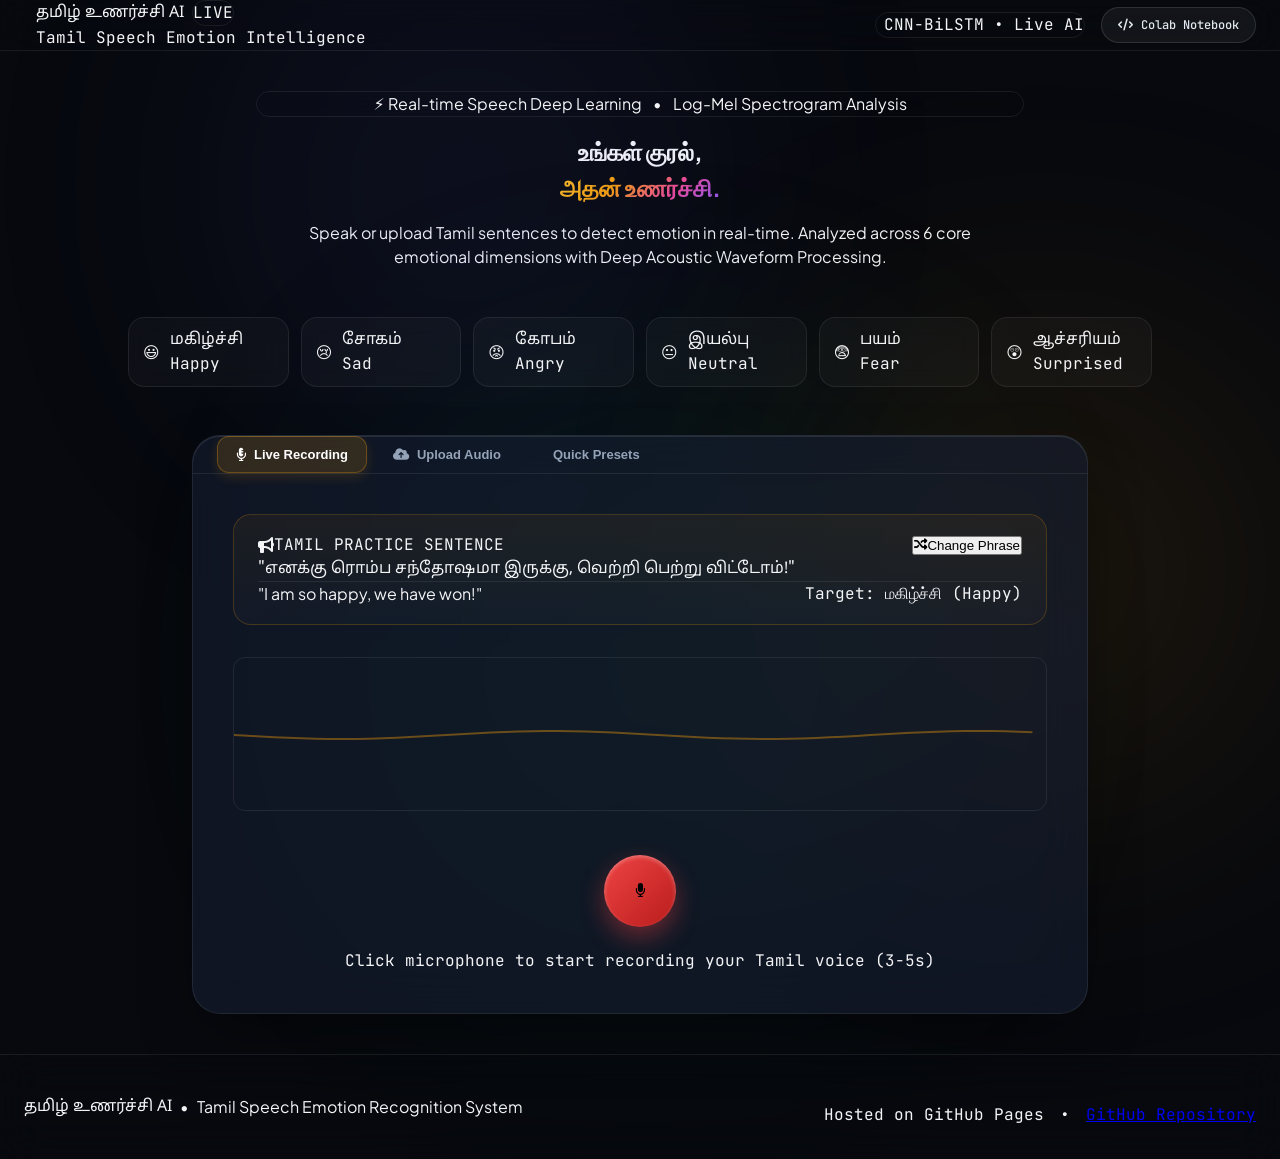
==== index.html @ 89c67a23 "Deploy Tamil Speech Emotion Recognition Web Studio to GitHub Pages" ====
<!DOCTYPE html>
<html lang="ta" class="dark">
<head>
    <meta charset="UTF-8">
    <meta name="viewport" content="width=device-width, initial-scale=1.0">
    <title>தமிழ் உணர்ச்சி AI • Tamil Speech Emotion Recognition</title>
    <link rel="preconnect" href="https://fonts.googleapis.com">
    <link rel="preconnect" href="https://fonts.gstatic.com" crossorigin>
    <link href="https://fonts.googleapis.com/css2?family=Plus+Jakarta+Sans:wght@300;400;500;600;700;800&family=Noto+Sans+Tamil:wght@300;400;600;700;800&family=JetBrains+Mono:wght@400;500;600&display=swap" rel="stylesheet">
    <link rel="stylesheet" href="./static/css/styles.css">
    <!-- FontAwesome for icons -->
    <link rel="stylesheet" href="https://cdnjs.cloudflare.com/ajax/libs/font-awesome/6.4.0/css/all.min.css">
</head>
<body class="bg-obsidian text-slate-100 min-h-screen flex flex-col font-sans antialiased selection:bg-amber-500 selection:text-black">
    <!-- Ambient Background Glows -->
    <div class="ambient-glow glow-1"></div>
    <div class="ambient-glow glow-2"></div>
    <div class="ambient-glow glow-3"></div>

    <!-- Navigation Header -->
    <header class="sticky top-0 z-50 backdrop-blur-xl border-b border-white/10 bg-black/40">
        <div class="max-w-7xl mx-auto px-6 h-20 flex items-center justify-between">
            <div class="flex items-center space-x-3">
                <div class="w-11 h-11 rounded-2xl bg-gradient-to-tr from-amber-500 to-indigo-600 p-[2px] shadow-lg shadow-indigo-500/20">
                    <div class="w-full h-full bg-[#0D111D] rounded-[14px] flex items-center justify-center">
                        <i class="fa-solid fa-waveform-lines text-amber-400 text-lg"></i>
                    </div>
                </div>
                <div>
                    <div class="flex items-center space-x-2">
                        <span class="font-tamil font-bold text-lg text-white">தமிழ் உணர்ச்சி AI</span>
                        <span class="text-xs px-2 py-0.5 rounded-full bg-amber-500/10 text-amber-300 font-mono border border-amber-500/20">LIVE</span>
                    </div>
                    <p class="text-xs text-slate-400 font-mono tracking-tight">Tamil Speech Emotion Intelligence</p>
                </div>
            </div>

            <div class="flex items-center space-x-4">
                <div class="flex items-center space-x-2 px-3 py-1.5 rounded-full bg-emerald-500/10 border border-emerald-500/20 text-emerald-400 text-xs font-mono">
                    <span class="w-2 h-2 rounded-full bg-emerald-400 animate-pulse"></span>
                    <span>CNN-BiLSTM • Live AI</span>
                </div>
                <a href="https://colab.research.google.com/github/kevinjosh10/ML-MODEL/blob/main/notebooks/tamil_speech_emotion_colab.ipynb" target="_blank" class="colab-badge-btn">
                    <i class="fa-solid fa-code text-amber-400"></i>
                    <span>Colab Notebook</span>
                </a>
            </div>
        </div>
    </header>

    <!-- Main Content Container -->
    <main class="flex-grow max-w-7xl w-full mx-auto px-6 py-10 space-y-12">
        <!-- Hero Section -->
        <section class="text-center space-y-4 max-w-3xl mx-auto pt-4">
            <div class="inline-flex items-center space-x-2 px-4 py-1.5 rounded-full bg-white/5 border border-white/10 text-xs text-slate-300 backdrop-blur-md">
                <span class="text-amber-400">⚡ Real-time Speech Deep Learning</span>
                <span class="text-slate-500">•</span>
                <span>Log-Mel Spectrogram Analysis</span>
            </div>
            <h1 class="text-4xl md:text-5xl lg:text-6xl font-extrabold tracking-tight text-white leading-tight">
                உங்கள் குரல், <br>
                <span class="text-gradient">அதன் உணர்ச்சி.</span>
            </h1>
            <p class="text-slate-400 text-base md:text-lg max-w-2xl mx-auto font-normal">
                Speak or upload Tamil sentences to detect emotion in real-time. Analyzed across 6 core emotional dimensions with Deep Acoustic Waveform Processing.
            </p>
        </section>

        <!-- Emotion Category Badges Ribbon -->
        <section class="grid grid-cols-2 sm:grid-cols-3 lg:grid-cols-6 gap-3 max-w-5xl mx-auto">
            <div class="emotion-pill group" style="--accent-color: #F59E0B;">
                <span class="text-xl">😃</span>
                <div class="text-left">
                    <div class="font-tamil font-bold text-sm text-white group-hover:text-[var(--accent-color)] transition-colors">மகிழ்ச்சி</div>
                    <div class="text-[11px] text-slate-400 font-mono">Happy</div>
                </div>
            </div>
            <div class="emotion-pill group" style="--accent-color: #6366F1;">
                <span class="text-xl">😢</span>
                <div class="text-left">
                    <div class="font-tamil font-bold text-sm text-white group-hover:text-[var(--accent-color)] transition-colors">சோகம்</div>
                    <div class="text-[11px] text-slate-400 font-mono">Sad</div>
                </div>
            </div>
            <div class="emotion-pill group" style="--accent-color: #EF4444;">
                <span class="text-xl">😡</span>
                <div class="text-left">
                    <div class="font-tamil font-bold text-sm text-white group-hover:text-[var(--accent-color)] transition-colors">கோபம்</div>
                    <div class="text-[11px] text-slate-400 font-mono">Angry</div>
                </div>
            </div>
            <div class="emotion-pill group" style="--accent-color: #10B981;">
                <span class="text-xl">😐</span>
                <div class="text-left">
                    <div class="font-tamil font-bold text-sm text-white group-hover:text-[var(--accent-color)] transition-colors">இயல்பு</div>
                    <div class="text-[11px] text-slate-400 font-mono">Neutral</div>
                </div>
            </div>
            <div class="emotion-pill group" style="--accent-color: #A855F7;">
                <span class="text-xl">😨</span>
                <div class="text-left">
                    <div class="font-tamil font-bold text-sm text-white group-hover:text-[var(--accent-color)] transition-colors">பயம்</div>
                    <div class="text-[11px] text-slate-400 font-mono">Fear</div>
                </div>
            </div>
            <div class="emotion-pill group" style="--accent-color: #06B6D4;">
                <span class="text-xl">😲</span>
                <div class="text-left">
                    <div class="font-tamil font-bold text-sm text-white group-hover:text-[var(--accent-color)] transition-colors">ஆச்சரியம்</div>
                    <div class="text-[11px] text-slate-400 font-mono">Surprised</div>
                </div>
            </div>
        </section>

        <!-- Interactive Voice Studio -->
        <section class="max-w-4xl mx-auto">
            <div class="studio-card">
                <!-- Studio Navigation Tabs -->
                <div class="flex items-center justify-between border-b border-white/10 p-4 sm:px-6">
                    <div class="flex space-x-2" role="tablist">
                        <button id="tab-record-btn" class="studio-tab active" onclick="switchTab('record')">
                            <i class="fa-solid fa-microphone-lines"></i>
                            <span>Live Recording</span>
                        </button>
                        <button id="tab-upload-btn" class="studio-tab" onclick="switchTab('upload')">
                            <i class="fa-solid fa-cloud-arrow-up"></i>
                            <span>Upload Audio</span>
                        </button>
                        <button id="tab-presets-btn" class="studio-tab" onclick="switchTab('presets')">
                            <i class="fa-solid fa-sparkles"></i>
                            <span>Quick Presets</span>
                        </button>
                    </div>

                    <div class="hidden sm:flex items-center text-xs font-mono text-slate-400">
                        <span id="audio-rate-indicator">16 kHz PCM</span>
                    </div>
                </div>

                <!-- Tab 1: Live Microphone Recording Studio -->
                <div id="tab-record" class="tab-pane active p-6 sm:p-10 space-y-8">
                    <!-- Tamil Phrase Teleprompter / Guide -->
                    <div class="teleprompter-box">
                        <div class="flex items-center justify-between text-xs text-amber-400/90 font-mono mb-2">
                            <span class="flex items-center space-x-1">
                                <i class="fa-solid fa-bullhorn"></i>
                                <span>TAMIL PRACTICE SENTENCE</span>
                            </span>
                            <button id="shuffle-phrase-btn" class="hover:text-white transition-colors flex items-center space-x-1">
                                <i class="fa-solid fa-shuffle"></i>
                                <span>Change Phrase</span>
                            </button>
                        </div>
                        <div id="teleprompter-tamil" class="text-xl sm:text-2xl font-tamil font-bold text-white tracking-wide leading-relaxed">
                            "எனக்கு ரொம்ப சந்தோஷமா இருக்கு, வெற்றி பெற்று விட்டோம்!"
                        </div>
                        <div class="flex items-center justify-between mt-2 pt-2 border-t border-white/5 text-xs text-slate-400">
                            <span id="teleprompter-trans" class="italic">"I am so happy, we have won!"</span>
                            <span id="teleprompter-target" class="px-2 py-0.5 rounded bg-amber-500/20 text-amber-300 font-mono text-[10px]">Target: மகிழ்ச்சி (Happy)</span>
                        </div>
                    </div>

                    <!-- Audio Visualizer Canvas -->
                    <div class="visualizer-container">
                        <canvas id="waveform-canvas" class="w-full h-32 rounded-xl bg-black/40 border border-white/10"></canvas>
                        <div id="recording-timer" class="recording-timer hidden">
                            <span class="w-2.5 h-2.5 rounded-full bg-red-500 animate-ping"></span>
                            <span id="timer-text" class="font-mono text-sm font-semibold text-red-400">00:00</span>
                        </div>
                    </div>

                    <!-- Record Controls -->
                    <div class="flex flex-col items-center justify-center space-y-4">
                        <div class="flex items-center space-x-6">
                            <button id="record-btn" class="record-button group" title="Start Recording">
                                <div class="record-inner">
                                    <i id="record-icon" class="fa-solid fa-microphone text-2xl text-white group-hover:scale-110 transition-transform"></i>
                                </div>
                                <div class="pulse-ring"></div>
                            </button>
                        </div>
                        <p id="record-status-text" class="text-xs font-mono text-slate-400">
                            Click microphone to start recording your Tamil voice (3-5s)
                        </p>
                    </div>

                    <!-- Recorded Audio Playback Bar -->
                    <div id="record-playback-bar" class="hidden p-4 rounded-xl bg-white/5 border border-white/10 flex items-center justify-between">
                        <div class="flex items-center space-x-3">
                            <i class="fa-solid fa-circle-check text-emerald-400 text-lg"></i>
                            <div>
                                <div class="text-sm font-semibold text-white">Recorded Audio Ready</div>
                                <div id="recorded-duration-text" class="text-xs font-mono text-slate-400">3.2s • 16000Hz</div>
                            </div>
                        </div>
                        <div class="flex items-center space-x-3">
                            <audio id="recorded-audio-player" controls class="hidden"></audio>
                            <button id="play-recorded-btn" class="btn-secondary" onclick="playRecordedAudio()">
                                <i class="fa-solid fa-play"></i> Listen
                            </button>
                            <button id="analyze-recorded-btn" class="btn-primary" onclick="analyzeRecordedAudio()">
                                <i class="fa-solid fa-sparkles"></i> Predict Emotion
                            </button>
                        </div>
                    </div>
                </div>

                <!-- Tab 2: Audio File Upload -->
                <div id="tab-upload" class="tab-pane p-6 sm:p-10 space-y-6">
                    <div id="drop-zone" class="drop-zone">
                        <input type="file" id="file-input" accept="audio/*" class="hidden">
                        <div class="space-y-4">
                            <div class="w-16 h-16 mx-auto rounded-full bg-white/5 border border-white/10 flex items-center justify-center text-amber-400 text-2xl">
                                <i class="fa-solid fa-file-audio"></i>
                            </div>
                            <div>
                                <h3 class="text-base font-semibold text-white">Drag & drop your Tamil audio file</h3>
                                <p class="text-xs text-slate-400 mt-1">Supports WAV, MP3, OGG, FLAC, M4A (Max 10MB)</p>
                            </div>
                            <button type="button" class="btn-secondary" onclick="document.getElementById('file-input').click()">
                                Browse Files
                            </button>
                        </div>
                    </div>

                    <div id="uploaded-file-preview" class="hidden p-4 rounded-xl bg-white/5 border border-white/10 flex items-center justify-between">
                        <div class="flex items-center space-x-3">
                            <i class="fa-solid fa-music text-amber-400 text-xl"></i>
                            <div>
                                <div id="uploaded-file-name" class="text-sm font-semibold text-white truncate max-w-xs">sample.wav</div>
                                <div id="uploaded-file-size" class="text-xs font-mono text-slate-400">1.2 MB</div>
                            </div>
                        </div>
                        <button id="analyze-uploaded-btn" class="btn-primary" onclick="analyzeUploadedFile()">
                            <i class="fa-solid fa-sparkles"></i> Predict Emotion
                        </button>
                    </div>
                </div>

                <!-- Tab 3: Quick Preset Tests -->
                <div id="tab-presets" class="tab-pane p-6 sm:p-10 space-y-6">
                    <p class="text-xs font-mono text-slate-400">
                        Click any preset emotion below to test the neural network model instantly with synthesized Tamil voice patterns:
                    </p>
                    <div class="grid grid-cols-1 sm:grid-cols-2 lg:grid-cols-3 gap-4">
                        <div class="preset-card" onclick="testPreset('happy')" style="--p-color: #F59E0B;">
                            <div class="flex items-center justify-between mb-2">
                                <div class="flex items-center space-x-2">
                                    <span class="text-2xl">😃</span>
                                    <div>
                                        <div class="font-tamil font-bold text-white text-base">மகிழ்ச்சி</div>
                                        <div class="text-xs text-slate-400 font-mono">Happy</div>
                                    </div>
                                </div>
                                <span class="preset-play-icon"><i class="fa-solid fa-play text-xs"></i></span>
                            </div>
                            <p class="font-tamil text-xs text-slate-300 italic line-clamp-2 mt-2">
                                "எனக்கு ரொம்ப சந்தோஷமா இருக்கு, வெற்றி பெற்று விட்டோம்!"
                            </p>
                        </div>

                        <div class="preset-card" onclick="testPreset('sad')" style="--p-color: #6366F1;">
                            <div class="flex items-center justify-between mb-2">
                                <div class="flex items-center space-x-2">
                                    <span class="text-2xl">😢</span>
                                    <div>
                                        <div class="font-tamil font-bold text-white text-base">சோகம்</div>
                                        <div class="text-xs text-slate-400 font-mono">Sad</div>
                                    </div>
                                </div>
                                <span class="preset-play-icon"><i class="fa-solid fa-play text-xs"></i></span>
                            </div>
                            <p class="font-tamil text-xs text-slate-300 italic line-clamp-2 mt-2">
                                "மனசுக்கு ரொம்ப கஷ்டமா இருக்கு, என்ன சொல்றதுன்னே தெரியல."
                            </p>
                        </div>

                        <div class="preset-card" onclick="testPreset('angry')" style="--p-color: #EF4444;">
                            <div class="flex items-center justify-between mb-2">
                                <div class="flex items-center space-x-2">
                                    <span class="text-2xl">😡</span>
                                    <div>
                                        <div class="font-tamil font-bold text-white text-base">கோபம்</div>
                                        <div class="text-xs text-slate-400 font-mono">Angry</div>
                                    </div>
                                </div>
                                <span class="preset-play-icon"><i class="fa-solid fa-play text-xs"></i></span>
                            </div>
                            <p class="font-tamil text-xs text-slate-300 italic line-clamp-2 mt-2">
                                "இதை என்னால பொறுத்துக்கவே முடியாது, உடனே நிறுத்துங்கள்!"
                            </p>
                        </div>

                        <div class="preset-card" onclick="testPreset('neutral')" style="--p-color: #10B981;">
                            <div class="flex items-center justify-between mb-2">
                                <div class="flex items-center space-x-2">
                                    <span class="text-2xl">😐</span>
                                    <div>
                                        <div class="font-tamil font-bold text-white text-base">இயல்பு</div>
                                        <div class="text-xs text-slate-400 font-mono">Neutral</div>
                                    </div>
                                </div>
                                <span class="preset-play-icon"><i class="fa-solid fa-play text-xs"></i></span>
                            </div>
                            <p class="font-tamil text-xs text-slate-300 italic line-clamp-2 mt-2">
                                "வணக்கம், இன்றைய செய்தி அறிக்கையை இப்போது பார்க்கலாம்."
                            </p>
                        </div>

                        <div class="preset-card" onclick="testPreset('fear')" style="--p-color: #A855F7;">
                            <div class="flex items-center justify-between mb-2">
                                <div class="flex items-center space-x-2">
                                    <span class="text-2xl">😨</span>
                                    <div>
                                        <div class="font-tamil font-bold text-white text-base">பயம்</div>
                                        <div class="text-xs text-slate-400 font-mono">Fear</div>
                                    </div>
                                </div>
                                <span class="preset-play-icon"><i class="fa-solid fa-play text-xs"></i></span>
                            </div>
                            <p class="font-tamil text-xs text-slate-300 italic line-clamp-2 mt-2">
                                "அங்க ஏதோ விசித்திரமான சத்தம் கேட்குது, எனக்கு பயமா இருக்கு!"
                            </p>
                        </div>

                        <div class="preset-card" onclick="testPreset('surprised')" style="--p-color: #06B6D4;">
                            <div class="flex items-center justify-between mb-2">
                                <div class="flex items-center space-x-2">
                                    <span class="text-2xl">😲</span>
                                    <div>
                                        <div class="font-tamil font-bold text-white text-base">ஆச்சரியம்</div>
                                        <div class="text-xs text-slate-400 font-mono">Surprised</div>
                                    </div>
                                </div>
                                <span class="preset-play-icon"><i class="fa-solid fa-play text-xs"></i></span>
                            </div>
                            <p class="font-tamil text-xs text-slate-300 italic line-clamp-2 mt-2">
                                "அப்படியா! இதை என்னால நம்பவே முடியல, உண்மையிலேயே ஆச்சரியம்!"
                            </p>
                        </div>
                    </div>
                </div>
            </div>
        </section>

        <!-- Loading State Spinner -->
        <div id="loading-spinner" class="hidden text-center py-12 space-y-4">
            <div class="inline-block relative w-16 h-16">
                <div class="w-16 h-16 rounded-full border-4 border-amber-500/20 border-t-amber-400 animate-spin"></div>
                <div class="absolute inset-0 flex items-center justify-center">
                    <i class="fa-solid fa-waveform text-amber-400 text-lg animate-pulse"></i>
                </div>
            </div>
            <p class="text-sm font-mono text-slate-300">Extracting Log-Mel Spectrogram & Running Neural Inference...</p>
        </div>

        <!-- Emotion Prediction Results Section -->
        <section id="results-section" class="hidden max-w-4xl mx-auto space-y-8 animate-fade-in">
            <!-- Hero Result Card -->
            <div id="hero-result-card" class="result-hero-card">
                <div class="flex flex-col md:flex-row items-center justify-between gap-6">
                    <div class="flex items-center space-x-6">
                        <div id="result-emoji-bubble" class="w-24 h-24 rounded-3xl flex items-center justify-center text-5xl shadow-2xl">
                            😃
                        </div>
                        <div class="space-y-1 text-left">
                            <div class="flex items-center space-x-3">
                                <span class="text-xs px-2.5 py-1 rounded-full font-mono uppercase tracking-wider font-semibold" id="result-badge">
                                    Primary Emotion
                                </span>
                                <span id="result-confidence-badge" class="text-xs font-mono px-2 py-0.5 rounded bg-white/10 text-white font-bold">
                                    98.4% Confidence
                                </span>
                            </div>
                            <h2 id="result-tamil-title" class="text-4xl sm:text-5xl font-tamil font-extrabold text-white tracking-tight">
                                மகிழ்ச்சி
                            </h2>
                            <div class="flex items-center space-x-2 text-slate-300 font-mono text-sm">
                                <span id="result-phonetic">Magizhchi</span>
                                <span>•</span>
                                <span id="result-english" class="text-white font-semibold">Happy</span>
                            </div>
                        </div>
                    </div>

                    <!-- Metric Score Gauge -->
                    <div class="bg-black/30 backdrop-blur-md rounded-2xl p-4 border border-white/10 text-center min-w-[160px]">
                        <div class="text-[11px] font-mono text-slate-400 uppercase tracking-wider">Acoustic Match</div>
                        <div id="result-confidence-big" class="text-3xl font-extrabold font-mono text-white mt-1">98.4%</div>
                        <div class="text-[10px] text-emerald-400 font-mono mt-0.5">High Confidence</div>
                    </div>
                </div>

                <div id="result-description" class="mt-6 pt-6 border-t border-white/10 text-sm text-slate-300 font-tamil leading-relaxed">
                    உயர் குரல் சுருதி மற்றும் உற்சாகமான தொனி (Elevated pitch, dynamic vibrato & lively vocal cadence).
                </div>
            </div>

            <!-- Detailed Analysis Grid -->
            <div class="grid grid-cols-1 md:grid-cols-2 gap-6">
                <!-- Probability Breakdown -->
                <div class="analysis-card">
                    <div class="flex items-center justify-between mb-4">
                        <h3 class="text-sm font-semibold text-white flex items-center space-x-2">
                            <i class="fa-solid fa-chart-simple text-amber-400"></i>
                            <span>Emotion Probability Distribution</span>
                        </h3>
                        <span class="text-xs font-mono text-slate-400">Softmax Scores</span>
                    </div>

                    <div id="probability-bars-container" class="space-y-3.5">
                        <!-- Dynamic probability bars populated by JS -->
                    </div>
                </div>

                <!-- Acoustic Spectrum & Metrics -->
                <div class="analysis-card space-y-4">
                    <div class="flex items-center justify-between">
                        <h3 class="text-sm font-semibold text-white flex items-center space-x-2">
                            <i class="fa-solid fa-wave-pulse text-indigo-400"></i>
                            <span>Log-Mel Spectrogram</span>
                        </h3>
                        <span class="text-xs font-mono text-slate-400">64 Mel Filterbanks</span>
                    </div>

                    <!-- Spectrogram Canvas / Image -->
                    <div class="spectrogram-frame">
                        <img id="spectrogram-img" src="" alt="Log-Mel Spectrogram" class="w-full h-24 object-cover rounded-lg">
                        <canvas id="spectrogram-client-canvas" class="w-full h-24 rounded-lg hidden"></canvas>
                    </div>

                    <!-- Acoustic Metrics Grid -->
                    <div class="grid grid-cols-2 sm:grid-cols-4 gap-2 pt-2 border-t border-white/10">
                        <div class="acoustic-stat">
                            <span class="stat-label">Pitch (F0)</span>
                            <span id="stat-pitch" class="stat-value">264 Hz</span>
                        </div>
                        <div class="acoustic-stat">
                            <span class="stat-label">Duration</span>
                            <span id="stat-duration" class="stat-value">3.0 s</span>
                        </div>
                        <div class="acoustic-stat">
                            <span class="stat-label">Energy RMS</span>
                            <span id="stat-energy" class="stat-value">0.084</span>
                        </div>
                        <div class="acoustic-stat">
                            <span class="stat-label">Centroid</span>
                            <span id="stat-centroid" class="stat-value">2.4 kHz</span>
                        </div>
                    </div>
                </div>
            </div>
        </section>
    </main>

    <!-- Footer -->
    <footer class="border-t border-white/10 bg-black/60 py-8 px-6 mt-16 backdrop-blur-xl">
        <div class="max-w-7xl mx-auto flex flex-col sm:flex-row items-center justify-between text-xs text-slate-400 space-y-4 sm:space-y-0">
            <div class="flex items-center space-x-2">
                <span class="font-tamil text-white font-semibold">தமிழ் உணர்ச்சி AI</span>
                <span>•</span>
                <span>Tamil Speech Emotion Recognition System</span>
            </div>
            <div class="flex items-center space-x-4 font-mono">
                <span>Hosted on GitHub Pages</span>
                <span>•</span>
                <a href="https://github.com/kevinjosh10/ML-MODEL" target="_blank" class="hover:text-amber-400 transition-colors">GitHub Repository</a>
            </div>
        </div>
    </footer>

    <script src="./static/js/app.js"></script>
</body>
</html>
---- static/css/styles.css ----
/* ==========================================================================
   Tamil Speech Emotion AI - Comprehensive Design System & Layout Engine
   ========================================================================== */

:root {
    --font-sans: 'Plus Jakarta Sans', system-ui, -apple-system, sans-serif;
    --font-tamil: 'Noto Sans Tamil', 'Plus Jakarta Sans', sans-serif;
    --font-mono: 'JetBrains Mono', monospace;
    
    --bg-obsidian: #07090E;
    --bg-surface: rgba(17, 24, 39, 0.7);
    --bg-card: rgba(22, 31, 50, 0.6);
    --border-glass: rgba(255, 255, 255, 0.08);
    --border-glow: rgba(245, 158, 11, 0.3);
    
    --color-happy: #F59E0B;
    --color-sad: #6366F1;
    --color-angry: #EF4444;
    --color-neutral: #10B981;
    --color-fear: #A855F7;
    --color-surprised: #06B6D4;
}

* {
    box-sizing: border-box;
    margin: 0;
    padding: 0;
}

body {
    font-family: var(--font-sans);
    background-color: var(--bg-obsidian);
    color: #F3F4F6;
    overflow-x: hidden;
    position: relative;
    line-height: 1.5;
}

/* Utilities */
.font-tamil { font-family: var(--font-tamil); }
.font-mono { font-family: var(--font-mono); }
.min-h-screen { min-height: 100vh; }
.flex { display: flex; }
.flex-col { flex-direction: column; }
.flex-grow { flex-grow: 1; }
.items-center { align-items: center; }
.justify-between { justify-content: space-between; }
.justify-center { justify-content: center; }
.text-center { text-align: center; }
.text-left { text-align: left; }
.w-full { width: 100%; }
.max-w-7xl { max-width: 1280px; }
.max-w-5xl { max-width: 1024px; }
.max-w-4xl { max-width: 896px; }
.max-w-3xl { max-width: 768px; }
.max-w-2xl { max-width: 672px; }
.mx-auto { margin-left: auto; margin-right: auto; }
.px-6 { padding-left: 24px; padding-right: 24px; }
.py-10 { padding-top: 40px; padding-bottom: 40px; }
.py-8 { padding-top: 32px; padding-bottom: 32px; }
.py-4 { padding-top: 16px; padding-bottom: 16px; }
.space-y-12 > * + * { margin-top: 48px; }
.space-y-8 > * + * { margin-top: 32px; }
.space-y-6 > * + * { margin-top: 24px; }
.space-y-4 > * + * { margin-top: 16px; }
.space-y-3 > * + * { margin-top: 12px; }
.space-y-2 > * + * { margin-top: 8px; }
.space-x-4 > * + * { margin-left: 16px; }
.space-x-3 > * + * { margin-left: 12px; }
.space-x-2 > * + * { margin-left: 8px; }
.space-x-6 > * + * { margin-left: 24px; }
.gap-3 { gap: 12px; }
.gap-4 { gap: 16px; }
.gap-6 { gap: 24px; }
.gap-2 { gap: 8px; }
.grid { display: grid; }
.grid-cols-2 { grid-template-columns: repeat(2, minmax(0, 1fr)); }
.hidden { display: none !important; }
.sticky { position: sticky; }
.top-0 { top: 0; }
.z-50 { z-index: 50; }
.backdrop-blur-xl { backdrop-filter: blur(24px); -webkit-backdrop-filter: blur(24px); }
.backdrop-blur-md { backdrop-filter: blur(12px); -webkit-backdrop-filter: blur(12px); }
.border-b { border-bottom: 1px solid var(--border-glass); }
.border-t { border-top: 1px solid var(--border-glass); }
.border { border: 1px solid var(--border-glass); }
.rounded-full { border-radius: 9999px; }
.rounded-2xl { border-radius: 16px; }
.rounded-xl { border-radius: 12px; }
.rounded-lg { border-radius: 8px; }
.truncate { overflow: hidden; text-overflow: ellipsis; white-space: nowrap; }

/* Responsive Grids */
@media (min-width: 640px) {
    .sm\:grid-cols-2 { grid-template-columns: repeat(2, minmax(0, 1fr)); }
    .sm\:grid-cols-3 { grid-template-columns: repeat(3, minmax(0, 1fr)); }
    .sm\:grid-cols-4 { grid-template-columns: repeat(4, minmax(0, 1fr)); }
    .sm\:flex { display: flex; }
    .sm\:p-10 { padding: 40px; }
    .sm\:px-6 { padding-left: 24px; padding-right: 24px; }
    .sm\:flex-row { flex-direction: row; }
}

@media (min-width: 1024px) {
    .lg\:grid-cols-6 { grid-template-columns: repeat(6, minmax(0, 1fr)); }
    .lg\:grid-cols-3 { grid-template-columns: repeat(3, minmax(0, 1fr)); }
    .md\:grid-cols-2 { grid-template-columns: repeat(2, minmax(0, 1fr)); }
    .md\:flex-row { flex-direction: row; }
}

/* --------------------------------------------------------------------------
   Ambient Background Glows
   -------------------------------------------------------------------------- */
.ambient-glow {
    position: fixed;
    border-radius: 50%;
    filter: blur(140px);
    pointer-events: none;
    z-index: 0;
    opacity: 0.22;
}

.glow-1 {
    top: -10%;
    left: 15%;
    width: 550px;
    height: 550px;
    background: radial-gradient(circle, #6366F1 0%, transparent 70%);
}

.glow-2 {
    top: 30%;
    right: -5%;
    width: 600px;
    height: 600px;
    background: radial-gradient(circle, #F59E0B 0%, transparent 70%);
}

.glow-3 {
    bottom: -10%;
    left: 25%;
    width: 650px;
    height: 650px;
    background: radial-gradient(circle, #10B981 0%, transparent 70%);
}

/* --------------------------------------------------------------------------
   Typography & Gradients
   -------------------------------------------------------------------------- */
.text-gradient {
    background: linear-gradient(135deg, #FBBF24 0%, #F59E0B 35%, #EC4899 70%, #8B5CF6 100%);
    -webkit-background-clip: text;
    -webkit-text-fill-color: transparent;
}

/* --------------------------------------------------------------------------
   Buttons & Pills
   -------------------------------------------------------------------------- */
.colab-badge-btn {
    display: inline-flex;
    align-items: center;
    gap: 8px;
    padding: 8px 16px;
    border-radius: 9999px;
    background: rgba(255, 255, 255, 0.05);
    border: 1px solid rgba(255, 255, 255, 0.12);
    font-family: var(--font-mono);
    font-size: 12px;
    font-weight: 500;
    color: #E2E8F0;
    text-decoration: none;
    transition: all 0.2s ease;
    backdrop-filter: blur(12px);
}

.colab-badge-btn:hover {
    background: rgba(245, 158, 11, 0.15);
    border-color: rgba(245, 158, 11, 0.4);
    color: #FCD34D;
    transform: translateY(-1px);
}

.emotion-pill {
    position: relative;
    display: flex;
    align-items: center;
    gap: 10px;
    padding: 10px 14px;
    background: rgba(255, 255, 255, 0.03);
    border: 1px solid rgba(255, 255, 255, 0.08);
    border-radius: 16px;
    backdrop-filter: blur(10px);
    transition: all 0.3s cubic-bezier(0.16, 1, 0.3, 1);
    overflow: hidden;
    cursor: default;
}

.emotion-pill:hover {
    border-color: var(--accent-color);
    background: rgba(255, 255, 255, 0.06);
    transform: translateY(-2px);
    box-shadow: 0 8px 24px -6px var(--accent-color);
}

/* --------------------------------------------------------------------------
   Studio Card & Tabs
   -------------------------------------------------------------------------- */
.studio-card {
    background: var(--bg-card);
    border: 1px solid var(--border-glass);
    border-radius: 28px;
    backdrop-filter: blur(24px);
    box-shadow: 0 24px 60px -15px rgba(0, 0, 0, 0.5), inset 0 1px 0 rgba(255, 255, 255, 0.1);
    overflow: hidden;
}

.studio-tab {
    display: inline-flex;
    align-items: center;
    gap: 8px;
    padding: 10px 18px;
    border-radius: 12px;
    font-size: 13px;
    font-weight: 600;
    color: #94A3B8;
    background: transparent;
    border: none;
    cursor: pointer;
    transition: all 0.2s ease;
}

.studio-tab:hover {
    color: #F1F5F9;
    background: rgba(255, 255, 255, 0.05);
}

.studio-tab.active {
    color: #FFFFFF;
    background: rgba(245, 158, 11, 0.15);
    border: 1px solid rgba(245, 158, 11, 0.3);
    box-shadow: 0 4px 12px rgba(245, 158, 11, 0.15);
}

.tab-pane {
    display: none;
}

.tab-pane.active {
    display: block;
    animation: fadeIn 0.3s ease-out;
}

/* --------------------------------------------------------------------------
   Teleprompter Box
   -------------------------------------------------------------------------- */
.teleprompter-box {
    background: linear-gradient(180deg, rgba(245, 158, 11, 0.06) 0%, rgba(255, 255, 255, 0.02) 100%);
    border: 1px solid rgba(245, 158, 11, 0.2);
    border-radius: 18px;
    padding: 18px 24px;
    position: relative;
}

/* --------------------------------------------------------------------------
   Visualizer Canvas & Timer
   -------------------------------------------------------------------------- */
.visualizer-container {
    position: relative;
    width: 100%;
}

.recording-timer {
    position: absolute;
    top: 14px;
    right: 16px;
    display: flex;
    align-items: center;
    gap: 8px;
    padding: 6px 14px;
    border-radius: 9999px;
    background: rgba(0, 0, 0, 0.7);
    border: 1px solid rgba(239, 68, 68, 0.4);
    backdrop-filter: blur(8px);
}

/* --------------------------------------------------------------------------
   Record Button & Pulsing Rings
   -------------------------------------------------------------------------- */
.record-button {
    position: relative;
    width: 84px;
    height: 84px;
    border-radius: 50%;
    background: transparent;
    border: none;
    cursor: pointer;
    display: flex;
    align-items: center;
    justify-content: center;
}

.record-inner {
    width: 72px;
    height: 72px;
    border-radius: 50%;
    background: linear-gradient(135deg, #EF4444 0%, #B91C1C 100%);
    box-shadow: 0 10px 25px rgba(239, 68, 68, 0.4), inset 0 2px 4px rgba(255, 255, 255, 0.3);
    display: flex;
    align-items: center;
    justify-content: center;
    transition: all 0.2s cubic-bezier(0.16, 1, 0.3, 1);
    z-index: 2;
}

.record-button.recording .record-inner {
    background: linear-gradient(135deg, #DC2626 0%, #991B1B 100%);
    border-radius: 20px;
    width: 60px;
    height: 60px;
}

.pulse-ring {
    position: absolute;
    inset: -6px;
    border-radius: 50%;
    border: 2px solid rgba(239, 68, 68, 0.5);
    opacity: 0;
    pointer-events: none;
    z-index: 1;
}

.record-button.recording .pulse-ring {
    animation: ringPulse 1.5s infinite;
}

@keyframes ringPulse {
    0% {
        transform: scale(0.95);
        opacity: 0.8;
    }
    100% {
        transform: scale(1.4);
        opacity: 0;
    }
}

/* --------------------------------------------------------------------------
   Buttons & Upload Drop Zone
   -------------------------------------------------------------------------- */
.btn-primary {
    display: inline-flex;
    align-items: center;
    gap: 8px;
    padding: 10px 22px;
    border-radius: 12px;
    background: linear-gradient(135deg, #F59E0B 0%, #D97706 100%);
    color: #000000;
    font-size: 13px;
    font-weight: 700;
    border: none;
    cursor: pointer;
    box-shadow: 0 4px 16px rgba(245, 158, 11, 0.3);
    transition: all 0.2s ease;
}

.btn-primary:hover {
    transform: translateY(-1px);
    box-shadow: 0 6px 20px rgba(245, 158, 11, 0.4);
    filter: brightness(1.05);
}

.btn-secondary {
    display: inline-flex;
    align-items: center;
    gap: 8px;
    padding: 10px 20px;
    border-radius: 12px;
    background: rgba(255, 255, 255, 0.08);
    color: #FFFFFF;
    font-size: 13px;
    font-weight: 600;
    border: 1px solid rgba(255, 255, 255, 0.12);
    cursor: pointer;
    transition: all 0.2s ease;
}

.btn-secondary:hover {
    background: rgba(255, 255, 255, 0.14);
    border-color: rgba(255, 255, 255, 0.25);
}

.drop-zone {
    border: 2px dashed rgba(255, 255, 255, 0.15);
    border-radius: 20px;
    padding: 40px 20px;
    text-align: center;
    background: rgba(255, 255, 255, 0.02);
    transition: all 0.2s ease;
    cursor: pointer;
}

.drop-zone.dragover {
    border-color: #F59E0B;
    background: rgba(245, 158, 11, 0.08);
}

/* --------------------------------------------------------------------------
   Preset Cards
   -------------------------------------------------------------------------- */
.preset-card {
    background: rgba(255, 255, 255, 0.03);
    border: 1px solid rgba(255, 255, 255, 0.08);
    border-radius: 18px;
    padding: 16px;
    cursor: pointer;
    transition: all 0.2s cubic-bezier(0.16, 1, 0.3, 1);
}

.preset-card:hover {
    border-color: var(--p-color);
    background: rgba(255, 255, 255, 0.06);
    transform: translateY(-2px);
    box-shadow: 0 10px 30px -10px var(--p-color);
}

.preset-play-icon {
    width: 28px;
    height: 28px;
    border-radius: 50%;
    background: rgba(255, 255, 255, 0.08);
    display: flex;
    align-items: center;
    justify-content: center;
    color: var(--p-color);
    transition: all 0.2s ease;
}

.preset-card:hover .preset-play-icon {
    background: var(--p-color);
    color: #000;
}

/* --------------------------------------------------------------------------
   Result Cards & Dashboard
   -------------------------------------------------------------------------- */
.result-hero-card {
    background: linear-gradient(135deg, rgba(245, 158, 11, 0.1) 0%, rgba(17, 24, 39, 0.8) 100%);
    border: 1px solid rgba(245, 158, 11, 0.3);
    border-radius: 28px;
    padding: 32px;
    box-shadow: 0 20px 50px -10px rgba(0, 0, 0, 0.6);
    backdrop-filter: blur(20px);
    position: relative;
    overflow: hidden;
}

.analysis-card {
    background: var(--bg-card);
    border: 1px solid var(--border-glass);
    border-radius: 24px;
    padding: 24px;
    backdrop-filter: blur(16px);
}

.prob-bar-track {
    width: 100%;
    height: 8px;
    border-radius: 9999px;
    background: rgba(255, 255, 255, 0.06);
    overflow: hidden;
    position: relative;
}

.prob-bar-fill {
    height: 100%;
    border-radius: 9999px;
    transition: width 0.8s cubic-bezier(0.16, 1, 0.3, 1);
}

.spectrogram-frame {
    background: #0B0F19;
    border: 1px solid rgba(255, 255, 255, 0.1);
    border-radius: 14px;
    padding: 4px;
    overflow: hidden;
}

.acoustic-stat {
    display: flex;
    flex-direction: column;
    padding: 8px 12px;
    background: rgba(255, 255, 255, 0.02);
    border: 1px solid rgba(255, 255, 255, 0.06);
    border-radius: 12px;
}

.stat-label {
    font-family: var(--font-mono);
    font-size: 10px;
    color: #94A3B8;
    text-transform: uppercase;
}

.stat-value {
    font-family: var(--font-mono);
    font-size: 13px;
    font-weight: 700;
    color: #F8FAFC;
    margin-top: 2px;
}

/* --------------------------------------------------------------------------
   Animations
   -------------------------------------------------------------------------- */
@keyframes fadeIn {
    from { opacity: 0; transform: translateY(6px); }
    to { opacity: 1; transform: translateY(0); }
}

.animate-fade-in {
    animation: fadeIn 0.4s cubic-bezier(0.16, 1, 0.3, 1) forwards;
}
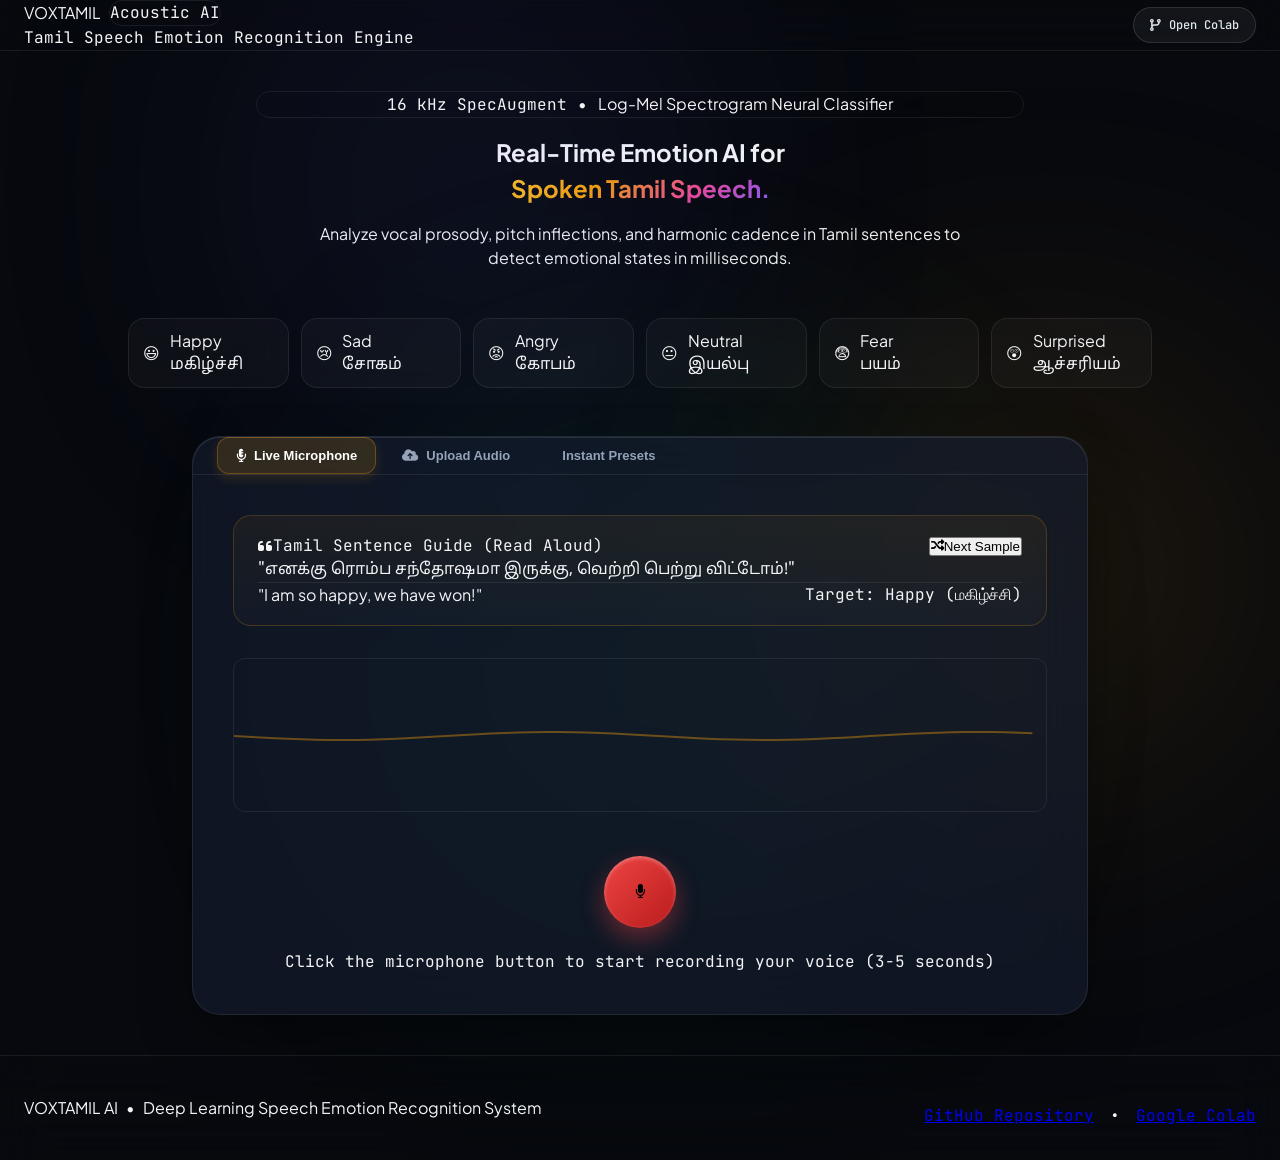
==== commit d615a6b7: "Convert website UI to clean professional English with bilingual Tamil emotion prediction" ====
--- a/index.html
+++ b/index.html
@@ -1,48 +1,47 @@
 <!DOCTYPE html>
-<html lang="ta" class="dark">
+<html lang="en" class="dark">
 <head>
     <meta charset="UTF-8">
     <meta name="viewport" content="width=device-width, initial-scale=1.0">
-    <title>தமிழ் உணர்ச்சி AI • Tamil Speech Emotion Recognition</title>
+    <title>Tamil Speech Emotion AI • Acoustic Neural Intelligence</title>
     <link rel="preconnect" href="https://fonts.googleapis.com">
     <link rel="preconnect" href="https://fonts.gstatic.com" crossorigin>
-    <link href="https://fonts.googleapis.com/css2?family=Plus+Jakarta+Sans:wght@300;400;500;600;700;800&family=Noto+Sans+Tamil:wght@300;400;600;700;800&family=JetBrains+Mono:wght@400;500;600&display=swap" rel="stylesheet">
+    <link href="https://fonts.googleapis.com/css2?family=Plus+Jakarta+Sans:wght@300;400;500;600;700;800&family=Noto+Sans+Tamil:wght@400;600;700&family=JetBrains+Mono:wght@400;500;600;700&display=swap" rel="stylesheet">
     <link rel="stylesheet" href="./static/css/styles.css">
-    <!-- FontAwesome for icons -->
     <link rel="stylesheet" href="https://cdnjs.cloudflare.com/ajax/libs/font-awesome/6.4.0/css/all.min.css">
 </head>
 <body class="bg-obsidian text-slate-100 min-h-screen flex flex-col font-sans antialiased selection:bg-amber-500 selection:text-black">
-    <!-- Ambient Background Glows -->
+    <!-- Ambient Dynamic Lighting -->
     <div class="ambient-glow glow-1"></div>
     <div class="ambient-glow glow-2"></div>
     <div class="ambient-glow glow-3"></div>
 
     <!-- Navigation Header -->
-    <header class="sticky top-0 z-50 backdrop-blur-xl border-b border-white/10 bg-black/40">
+    <header class="sticky top-0 z-50 backdrop-blur-xl border-b border-white/10 bg-[#070A10]/70">
         <div class="max-w-7xl mx-auto px-6 h-20 flex items-center justify-between">
-            <div class="flex items-center space-x-3">
-                <div class="w-11 h-11 rounded-2xl bg-gradient-to-tr from-amber-500 to-indigo-600 p-[2px] shadow-lg shadow-indigo-500/20">
-                    <div class="w-full h-full bg-[#0D111D] rounded-[14px] flex items-center justify-center">
-                        <i class="fa-solid fa-waveform-lines text-amber-400 text-lg"></i>
+            <div class="flex items-center space-x-3.5">
+                <div class="w-10 h-10 rounded-xl bg-gradient-to-tr from-amber-500 via-indigo-500 to-cyan-500 p-[1.5px] shadow-lg shadow-indigo-500/15">
+                    <div class="w-full h-full bg-[#0B0F19] rounded-[10px] flex items-center justify-center">
+                        <i class="fa-solid fa-waveform-lines text-amber-400 text-sm"></i>
                     </div>
                 </div>
                 <div>
                     <div class="flex items-center space-x-2">
-                        <span class="font-tamil font-bold text-lg text-white">தமிழ் உணர்ச்சி AI</span>
-                        <span class="text-xs px-2 py-0.5 rounded-full bg-amber-500/10 text-amber-300 font-mono border border-amber-500/20">LIVE</span>
-                    </div>
-                    <p class="text-xs text-slate-400 font-mono tracking-tight">Tamil Speech Emotion Intelligence</p>
-                </div>
-            </div>
-
-            <div class="flex items-center space-x-4">
-                <div class="flex items-center space-x-2 px-3 py-1.5 rounded-full bg-emerald-500/10 border border-emerald-500/20 text-emerald-400 text-xs font-mono">
+                        <span class="font-extrabold text-base tracking-tight text-white font-sans">VOX<span class="text-amber-400">TAMIL</span></span>
+                        <span class="text-[10px] px-2 py-0.5 rounded-full bg-amber-500/10 text-amber-300 font-mono border border-amber-500/20 uppercase font-semibold tracking-wider">Acoustic AI</span>
+                    </div>
+                    <p class="text-[11px] text-slate-400 font-mono tracking-tight">Tamil Speech Emotion Recognition Engine</p>
+                </div>
+            </div>
+
+            <div class="flex items-center space-x-3 sm:space-x-4">
+                <div class="hidden md:flex items-center space-x-2 px-3 py-1.5 rounded-full bg-emerald-500/10 border border-emerald-500/20 text-emerald-400 text-xs font-mono">
                     <span class="w-2 h-2 rounded-full bg-emerald-400 animate-pulse"></span>
-                    <span>CNN-BiLSTM • Live AI</span>
+                    <span>Model: Res-CNN + BiLSTM + Attention</span>
                 </div>
                 <a href="https://colab.research.google.com/github/kevinjosh10/ML-MODEL/blob/main/notebooks/tamil_speech_emotion_colab.ipynb" target="_blank" class="colab-badge-btn">
-                    <i class="fa-solid fa-code text-amber-400"></i>
-                    <span>Colab Notebook</span>
+                    <i class="fa-solid fa-code-branch text-amber-400"></i>
+                    <span>Open Colab</span>
                 </a>
             </div>
         </div>
@@ -51,76 +50,76 @@
     <!-- Main Content Container -->
     <main class="flex-grow max-w-7xl w-full mx-auto px-6 py-10 space-y-12">
         <!-- Hero Section -->
-        <section class="text-center space-y-4 max-w-3xl mx-auto pt-4">
-            <div class="inline-flex items-center space-x-2 px-4 py-1.5 rounded-full bg-white/5 border border-white/10 text-xs text-slate-300 backdrop-blur-md">
-                <span class="text-amber-400">⚡ Real-time Speech Deep Learning</span>
+        <section class="text-center space-y-4 max-w-3xl mx-auto pt-2">
+            <div class="inline-flex items-center space-x-2 px-3.5 py-1.5 rounded-full bg-white/5 border border-white/10 text-xs text-slate-300 backdrop-blur-md">
+                <span class="text-amber-400 font-semibold font-mono">16 kHz SpecAugment</span>
                 <span class="text-slate-500">•</span>
-                <span>Log-Mel Spectrogram Analysis</span>
-            </div>
-            <h1 class="text-4xl md:text-5xl lg:text-6xl font-extrabold tracking-tight text-white leading-tight">
-                உங்கள் குரல், <br>
-                <span class="text-gradient">அதன் உணர்ச்சி.</span>
+                <span>Log-Mel Spectrogram Neural Classifier</span>
+            </div>
+            <h1 class="text-4xl sm:text-5xl lg:text-6xl font-extrabold tracking-tight text-white leading-[1.15]">
+                Real-Time Emotion AI for <br>
+                <span class="text-gradient">Spoken Tamil Speech.</span>
             </h1>
-            <p class="text-slate-400 text-base md:text-lg max-w-2xl mx-auto font-normal">
-                Speak or upload Tamil sentences to detect emotion in real-time. Analyzed across 6 core emotional dimensions with Deep Acoustic Waveform Processing.
+            <p class="text-slate-400 text-base sm:text-lg max-w-2xl mx-auto font-normal">
+                Analyze vocal prosody, pitch inflections, and harmonic cadence in Tamil sentences to detect emotional states in milliseconds.
             </p>
         </section>
 
-        <!-- Emotion Category Badges Ribbon -->
+        <!-- Emotion Category Cards Ribbon -->
         <section class="grid grid-cols-2 sm:grid-cols-3 lg:grid-cols-6 gap-3 max-w-5xl mx-auto">
             <div class="emotion-pill group" style="--accent-color: #F59E0B;">
                 <span class="text-xl">😃</span>
                 <div class="text-left">
-                    <div class="font-tamil font-bold text-sm text-white group-hover:text-[var(--accent-color)] transition-colors">மகிழ்ச்சி</div>
-                    <div class="text-[11px] text-slate-400 font-mono">Happy</div>
+                    <div class="font-semibold text-sm text-white group-hover:text-[var(--accent-color)] transition-colors">Happy</div>
+                    <div class="text-[11px] text-amber-400/80 font-tamil">மகிழ்ச்சி</div>
                 </div>
             </div>
             <div class="emotion-pill group" style="--accent-color: #6366F1;">
                 <span class="text-xl">😢</span>
                 <div class="text-left">
-                    <div class="font-tamil font-bold text-sm text-white group-hover:text-[var(--accent-color)] transition-colors">சோகம்</div>
-                    <div class="text-[11px] text-slate-400 font-mono">Sad</div>
+                    <div class="font-semibold text-sm text-white group-hover:text-[var(--accent-color)] transition-colors">Sad</div>
+                    <div class="text-[11px] text-indigo-400/80 font-tamil">சோகம்</div>
                 </div>
             </div>
             <div class="emotion-pill group" style="--accent-color: #EF4444;">
                 <span class="text-xl">😡</span>
                 <div class="text-left">
-                    <div class="font-tamil font-bold text-sm text-white group-hover:text-[var(--accent-color)] transition-colors">கோபம்</div>
-                    <div class="text-[11px] text-slate-400 font-mono">Angry</div>
+                    <div class="font-semibold text-sm text-white group-hover:text-[var(--accent-color)] transition-colors">Angry</div>
+                    <div class="text-[11px] text-red-400/80 font-tamil">கோபம்</div>
                 </div>
             </div>
             <div class="emotion-pill group" style="--accent-color: #10B981;">
                 <span class="text-xl">😐</span>
                 <div class="text-left">
-                    <div class="font-tamil font-bold text-sm text-white group-hover:text-[var(--accent-color)] transition-colors">இயல்பு</div>
-                    <div class="text-[11px] text-slate-400 font-mono">Neutral</div>
+                    <div class="font-semibold text-sm text-white group-hover:text-[var(--accent-color)] transition-colors">Neutral</div>
+                    <div class="text-[11px] text-emerald-400/80 font-tamil">இயல்பு</div>
                 </div>
             </div>
             <div class="emotion-pill group" style="--accent-color: #A855F7;">
                 <span class="text-xl">😨</span>
                 <div class="text-left">
-                    <div class="font-tamil font-bold text-sm text-white group-hover:text-[var(--accent-color)] transition-colors">பயம்</div>
-                    <div class="text-[11px] text-slate-400 font-mono">Fear</div>
+                    <div class="font-semibold text-sm text-white group-hover:text-[var(--accent-color)] transition-colors">Fear</div>
+                    <div class="text-[11px] text-purple-400/80 font-tamil">பயம்</div>
                 </div>
             </div>
             <div class="emotion-pill group" style="--accent-color: #06B6D4;">
                 <span class="text-xl">😲</span>
                 <div class="text-left">
-                    <div class="font-tamil font-bold text-sm text-white group-hover:text-[var(--accent-color)] transition-colors">ஆச்சரியம்</div>
-                    <div class="text-[11px] text-slate-400 font-mono">Surprised</div>
+                    <div class="font-semibold text-sm text-white group-hover:text-[var(--accent-color)] transition-colors">Surprised</div>
+                    <div class="text-[11px] text-cyan-400/80 font-tamil">ஆச்சரியம்</div>
                 </div>
             </div>
         </section>
 
-        <!-- Interactive Voice Studio -->
+        <!-- Voice Lab Studio -->
         <section class="max-w-4xl mx-auto">
             <div class="studio-card">
-                <!-- Studio Navigation Tabs -->
+                <!-- Mode Navigation Tabs -->
                 <div class="flex items-center justify-between border-b border-white/10 p-4 sm:px-6">
                     <div class="flex space-x-2" role="tablist">
                         <button id="tab-record-btn" class="studio-tab active" onclick="switchTab('record')">
                             <i class="fa-solid fa-microphone-lines"></i>
-                            <span>Live Recording</span>
+                            <span>Live Microphone</span>
                         </button>
                         <button id="tab-upload-btn" class="studio-tab" onclick="switchTab('upload')">
                             <i class="fa-solid fa-cloud-arrow-up"></i>
@@ -128,41 +127,44 @@
                         </button>
                         <button id="tab-presets-btn" class="studio-tab" onclick="switchTab('presets')">
                             <i class="fa-solid fa-sparkles"></i>
-                            <span>Quick Presets</span>
+                            <span>Instant Presets</span>
                         </button>
                     </div>
 
-                    <div class="hidden sm:flex items-center text-xs font-mono text-slate-400">
-                        <span id="audio-rate-indicator">16 kHz PCM</span>
+                    <div class="hidden sm:flex items-center space-x-2 text-xs font-mono text-slate-400">
+                        <i class="fa-solid fa-shield-check text-emerald-400"></i>
+                        <span>Client & Server Inference</span>
                     </div>
                 </div>
 
                 <!-- Tab 1: Live Microphone Recording Studio -->
                 <div id="tab-record" class="tab-pane active p-6 sm:p-10 space-y-8">
-                    <!-- Tamil Phrase Teleprompter / Guide -->
+                    <!-- Tamil Teleprompter Practice Assistant -->
                     <div class="teleprompter-box">
-                        <div class="flex items-center justify-between text-xs text-amber-400/90 font-mono mb-2">
-                            <span class="flex items-center space-x-1">
-                                <i class="fa-solid fa-bullhorn"></i>
-                                <span>TAMIL PRACTICE SENTENCE</span>
+                        <div class="flex items-center justify-between text-xs text-amber-400 font-mono mb-2">
+                            <span class="flex items-center space-x-1.5">
+                                <i class="fa-solid fa-quote-left"></i>
+                                <span class="font-bold tracking-wider uppercase">Tamil Sentence Guide (Read Aloud)</span>
                             </span>
-                            <button id="shuffle-phrase-btn" class="hover:text-white transition-colors flex items-center space-x-1">
+                            <button id="shuffle-phrase-btn" class="hover:text-white transition-colors flex items-center space-x-1.5 text-[11px]">
                                 <i class="fa-solid fa-shuffle"></i>
-                                <span>Change Phrase</span>
+                                <span>Next Sample</span>
                             </button>
                         </div>
                         <div id="teleprompter-tamil" class="text-xl sm:text-2xl font-tamil font-bold text-white tracking-wide leading-relaxed">
                             "எனக்கு ரொம்ப சந்தோஷமா இருக்கு, வெற்றி பெற்று விட்டோம்!"
                         </div>
-                        <div class="flex items-center justify-between mt-2 pt-2 border-t border-white/5 text-xs text-slate-400">
-                            <span id="teleprompter-trans" class="italic">"I am so happy, we have won!"</span>
-                            <span id="teleprompter-target" class="px-2 py-0.5 rounded bg-amber-500/20 text-amber-300 font-mono text-[10px]">Target: மகிழ்ச்சி (Happy)</span>
-                        </div>
-                    </div>
-
-                    <!-- Audio Visualizer Canvas -->
+                        <div class="flex flex-col sm:flex-row sm:items-center justify-between mt-3 pt-2.5 border-t border-white/5 text-xs text-slate-300 gap-2">
+                            <span id="teleprompter-trans" class="italic text-slate-400">"I am so happy, we have won!"</span>
+                            <span id="teleprompter-target" class="px-2.5 py-0.5 rounded-full bg-amber-500/20 text-amber-300 font-mono text-[11px] font-semibold self-start sm:self-auto">
+                                Target: Happy (மகிழ்ச்சி)
+                            </span>
+                        </div>
+                    </div>
+
+                    <!-- Real-Time Audio Visualizer Canvas -->
                     <div class="visualizer-container">
-                        <canvas id="waveform-canvas" class="w-full h-32 rounded-xl bg-black/40 border border-white/10"></canvas>
+                        <canvas id="waveform-canvas" class="w-full h-32 rounded-xl bg-black/50 border border-white/10"></canvas>
                         <div id="recording-timer" class="recording-timer hidden">
                             <span class="w-2.5 h-2.5 rounded-full bg-red-500 animate-ping"></span>
                             <span id="timer-text" class="font-mono text-sm font-semibold text-red-400">00:00</span>
@@ -172,7 +174,7 @@
                     <!-- Record Controls -->
                     <div class="flex flex-col items-center justify-center space-y-4">
                         <div class="flex items-center space-x-6">
-                            <button id="record-btn" class="record-button group" title="Start Recording">
+                            <button id="record-btn" class="record-button group" title="Click to Record">
                                 <div class="record-inner">
                                     <i id="record-icon" class="fa-solid fa-microphone text-2xl text-white group-hover:scale-110 transition-transform"></i>
                                 </div>
@@ -180,20 +182,20 @@
                             </button>
                         </div>
                         <p id="record-status-text" class="text-xs font-mono text-slate-400">
-                            Click microphone to start recording your Tamil voice (3-5s)
+                            Click the microphone button to start recording your voice (3-5 seconds)
                         </p>
                     </div>
 
                     <!-- Recorded Audio Playback Bar -->
-                    <div id="record-playback-bar" class="hidden p-4 rounded-xl bg-white/5 border border-white/10 flex items-center justify-between">
-                        <div class="flex items-center space-x-3">
+                    <div id="record-playback-bar" class="hidden p-4 rounded-xl bg-white/5 border border-white/10 flex flex-col sm:flex-row items-center justify-between gap-4">
+                        <div class="flex items-center space-x-3 w-full sm:w-auto">
                             <i class="fa-solid fa-circle-check text-emerald-400 text-lg"></i>
                             <div>
-                                <div class="text-sm font-semibold text-white">Recorded Audio Ready</div>
-                                <div id="recorded-duration-text" class="text-xs font-mono text-slate-400">3.2s • 16000Hz</div>
-                            </div>
-                        </div>
-                        <div class="flex items-center space-x-3">
+                                <div class="text-sm font-semibold text-white">Voice Sample Captured</div>
+                                <div id="recorded-duration-text" class="text-xs font-mono text-slate-400">3.2s • 16000Hz PCM</div>
+                            </div>
+                        </div>
+                        <div class="flex items-center space-x-3 w-full sm:w-auto justify-end">
                             <audio id="recorded-audio-player" controls class="hidden"></audio>
                             <button id="play-recorded-btn" class="btn-secondary" onclick="playRecordedAudio()">
                                 <i class="fa-solid fa-play"></i> Listen
@@ -210,15 +212,15 @@
                     <div id="drop-zone" class="drop-zone">
                         <input type="file" id="file-input" accept="audio/*" class="hidden">
                         <div class="space-y-4">
-                            <div class="w-16 h-16 mx-auto rounded-full bg-white/5 border border-white/10 flex items-center justify-center text-amber-400 text-2xl">
+                            <div class="w-16 h-16 mx-auto rounded-2xl bg-white/5 border border-white/10 flex items-center justify-center text-amber-400 text-2xl">
                                 <i class="fa-solid fa-file-audio"></i>
                             </div>
                             <div>
-                                <h3 class="text-base font-semibold text-white">Drag & drop your Tamil audio file</h3>
-                                <p class="text-xs text-slate-400 mt-1">Supports WAV, MP3, OGG, FLAC, M4A (Max 10MB)</p>
+                                <h3 class="text-base font-semibold text-white">Upload Tamil Audio File</h3>
+                                <p class="text-xs text-slate-400 mt-1">Drag & drop or select WAV, MP3, OGG, FLAC, M4A</p>
                             </div>
                             <button type="button" class="btn-secondary" onclick="document.getElementById('file-input').click()">
-                                Browse Files
+                                Choose File
                             </button>
                         </div>
                     </div>
@@ -240,7 +242,7 @@
                 <!-- Tab 3: Quick Preset Tests -->
                 <div id="tab-presets" class="tab-pane p-6 sm:p-10 space-y-6">
                     <p class="text-xs font-mono text-slate-400">
-                        Click any preset emotion below to test the neural network model instantly with synthesized Tamil voice patterns:
+                        Select a synthesized emotion profile below to test the neural network immediately:
                     </p>
                     <div class="grid grid-cols-1 sm:grid-cols-2 lg:grid-cols-3 gap-4">
                         <div class="preset-card" onclick="testPreset('happy')" style="--p-color: #F59E0B;">
@@ -248,8 +250,8 @@
                                 <div class="flex items-center space-x-2">
                                     <span class="text-2xl">😃</span>
                                     <div>
-                                        <div class="font-tamil font-bold text-white text-base">மகிழ்ச்சி</div>
-                                        <div class="text-xs text-slate-400 font-mono">Happy</div>
+                                        <div class="font-bold text-white text-base">Happy</div>
+                                        <div class="text-xs text-amber-400/90 font-tamil">மகிழ்ச்சி</div>
                                     </div>
                                 </div>
                                 <span class="preset-play-icon"><i class="fa-solid fa-play text-xs"></i></span>
@@ -264,8 +266,8 @@
                                 <div class="flex items-center space-x-2">
                                     <span class="text-2xl">😢</span>
                                     <div>
-                                        <div class="font-tamil font-bold text-white text-base">சோகம்</div>
-                                        <div class="text-xs text-slate-400 font-mono">Sad</div>
+                                        <div class="font-bold text-white text-base">Sad</div>
+                                        <div class="text-xs text-indigo-400/90 font-tamil">சோகம்</div>
                                     </div>
                                 </div>
                                 <span class="preset-play-icon"><i class="fa-solid fa-play text-xs"></i></span>
@@ -280,8 +282,8 @@
                                 <div class="flex items-center space-x-2">
                                     <span class="text-2xl">😡</span>
                                     <div>
-                                        <div class="font-tamil font-bold text-white text-base">கோபம்</div>
-                                        <div class="text-xs text-slate-400 font-mono">Angry</div>
+                                        <div class="font-bold text-white text-base">Angry</div>
+                                        <div class="text-xs text-red-400/90 font-tamil">கோபம்</div>
                                     </div>
                                 </div>
                                 <span class="preset-play-icon"><i class="fa-solid fa-play text-xs"></i></span>
@@ -296,8 +298,8 @@
                                 <div class="flex items-center space-x-2">
                                     <span class="text-2xl">😐</span>
                                     <div>
-                                        <div class="font-tamil font-bold text-white text-base">இயல்பு</div>
-                                        <div class="text-xs text-slate-400 font-mono">Neutral</div>
+                                        <div class="font-bold text-white text-base">Neutral</div>
+                                        <div class="text-xs text-emerald-400/90 font-tamil">இயல்பு</div>
                                     </div>
                                 </div>
                                 <span class="preset-play-icon"><i class="fa-solid fa-play text-xs"></i></span>
@@ -312,8 +314,8 @@
                                 <div class="flex items-center space-x-2">
                                     <span class="text-2xl">😨</span>
                                     <div>
-                                        <div class="font-tamil font-bold text-white text-base">பயம்</div>
-                                        <div class="text-xs text-slate-400 font-mono">Fear</div>
+                                        <div class="font-bold text-white text-base">Fear</div>
+                                        <div class="text-xs text-purple-400/90 font-tamil">பயம்</div>
                                     </div>
                                 </div>
                                 <span class="preset-play-icon"><i class="fa-solid fa-play text-xs"></i></span>
@@ -328,8 +330,8 @@
                                 <div class="flex items-center space-x-2">
                                     <span class="text-2xl">😲</span>
                                     <div>
-                                        <div class="font-tamil font-bold text-white text-base">ஆச்சரியம்</div>
-                                        <div class="text-xs text-slate-400 font-mono">Surprised</div>
+                                        <div class="font-bold text-white text-base">Surprised</div>
+                                        <div class="text-xs text-cyan-400/90 font-tamil">ஆச்சரியம்</div>
                                     </div>
                                 </div>
                                 <span class="preset-play-icon"><i class="fa-solid fa-play text-xs"></i></span>
@@ -351,7 +353,7 @@
                     <i class="fa-solid fa-waveform text-amber-400 text-lg animate-pulse"></i>
                 </div>
             </div>
-            <p class="text-sm font-mono text-slate-300">Extracting Log-Mel Spectrogram & Running Neural Inference...</p>
+            <p class="text-sm font-mono text-slate-300">Extracting Log-Mel Spectrogram & Running Neural Classifier...</p>
         </div>
 
         <!-- Emotion Prediction Results Section -->
@@ -366,33 +368,40 @@
                         <div class="space-y-1 text-left">
                             <div class="flex items-center space-x-3">
                                 <span class="text-xs px-2.5 py-1 rounded-full font-mono uppercase tracking-wider font-semibold" id="result-badge">
-                                    Primary Emotion
+                                    Detected Emotion
                                 </span>
-                                <span id="result-confidence-badge" class="text-xs font-mono px-2 py-0.5 rounded bg-white/10 text-white font-bold">
+                                <span id="result-confidence-badge" class="text-xs font-mono px-2.5 py-0.5 rounded bg-white/10 text-white font-bold">
                                     98.4% Confidence
                                 </span>
                             </div>
-                            <h2 id="result-tamil-title" class="text-4xl sm:text-5xl font-tamil font-extrabold text-white tracking-tight">
-                                மகிழ்ச்சி
-                            </h2>
-                            <div class="flex items-center space-x-2 text-slate-300 font-mono text-sm">
-                                <span id="result-phonetic">Magizhchi</span>
-                                <span>•</span>
-                                <span id="result-english" class="text-white font-semibold">Happy</span>
-                            </div>
-                        </div>
-                    </div>
-
-                    <!-- Metric Score Gauge -->
-                    <div class="bg-black/30 backdrop-blur-md rounded-2xl p-4 border border-white/10 text-center min-w-[160px]">
+                            <div class="flex items-baseline space-x-3">
+                                <h2 id="result-english" class="text-4xl sm:text-5xl font-extrabold text-white tracking-tight">
+                                    Happy
+                                </h2>
+                                <span id="result-tamil-title" class="text-2xl sm:text-3xl font-tamil font-semibold text-amber-400">
+                                    மகிழ்ச்சி
+                                </span>
+                            </div>
+                            <div class="flex items-center space-x-2 text-slate-400 font-mono text-xs">
+                                <span>Phonetic:</span>
+                                <span id="result-phonetic" class="text-slate-200 font-semibold">Magizhchi</span>
+                            </div>
+                        </div>
+                    </div>
+
+                    <!-- Metric Score Card -->
+                    <div class="bg-black/40 backdrop-blur-md rounded-2xl p-4 border border-white/10 text-center min-w-[170px]">
                         <div class="text-[11px] font-mono text-slate-400 uppercase tracking-wider">Acoustic Match</div>
                         <div id="result-confidence-big" class="text-3xl font-extrabold font-mono text-white mt-1">98.4%</div>
-                        <div class="text-[10px] text-emerald-400 font-mono mt-0.5">High Confidence</div>
-                    </div>
-                </div>
-
-                <div id="result-description" class="mt-6 pt-6 border-t border-white/10 text-sm text-slate-300 font-tamil leading-relaxed">
-                    உயர் குரல் சுருதி மற்றும் உற்சாகமான தொனி (Elevated pitch, dynamic vibrato & lively vocal cadence).
+                        <div class="text-[10px] text-emerald-400 font-mono mt-0.5 flex items-center justify-center space-x-1">
+                            <i class="fa-solid fa-circle-check text-[9px]"></i>
+                            <span>High Confidence</span>
+                        </div>
+                    </div>
+                </div>
+
+                <div id="result-description" class="mt-6 pt-6 border-t border-white/10 text-sm text-slate-300 leading-relaxed font-sans">
+                    Elevated pitch, dynamic vibrato & lively vocal cadence.
                 </div>
             </div>
 
@@ -403,9 +412,9 @@
                     <div class="flex items-center justify-between mb-4">
                         <h3 class="text-sm font-semibold text-white flex items-center space-x-2">
                             <i class="fa-solid fa-chart-simple text-amber-400"></i>
-                            <span>Emotion Probability Distribution</span>
+                            <span>Emotion Distribution</span>
                         </h3>
-                        <span class="text-xs font-mono text-slate-400">Softmax Scores</span>
+                        <span class="text-xs font-mono text-slate-400">Softmax Probabilities</span>
                     </div>
 
                     <div id="probability-bars-container" class="space-y-3.5">
@@ -420,7 +429,7 @@
                             <i class="fa-solid fa-wave-pulse text-indigo-400"></i>
                             <span>Log-Mel Spectrogram</span>
                         </h3>
-                        <span class="text-xs font-mono text-slate-400">64 Mel Filterbanks</span>
+                        <span class="text-xs font-mono text-slate-400">64 Mel Channels</span>
                     </div>
 
                     <!-- Spectrogram Canvas / Image -->
@@ -454,17 +463,17 @@
     </main>
 
     <!-- Footer -->
-    <footer class="border-t border-white/10 bg-black/60 py-8 px-6 mt-16 backdrop-blur-xl">
+    <footer class="border-t border-white/10 bg-[#06080D]/80 py-8 px-6 mt-16 backdrop-blur-xl">
         <div class="max-w-7xl mx-auto flex flex-col sm:flex-row items-center justify-between text-xs text-slate-400 space-y-4 sm:space-y-0">
             <div class="flex items-center space-x-2">
-                <span class="font-tamil text-white font-semibold">தமிழ் உணர்ச்சி AI</span>
+                <span class="text-white font-semibold">VOXTAMIL AI</span>
                 <span>•</span>
-                <span>Tamil Speech Emotion Recognition System</span>
+                <span>Deep Learning Speech Emotion Recognition System</span>
             </div>
             <div class="flex items-center space-x-4 font-mono">
-                <span>Hosted on GitHub Pages</span>
+                <a href="https://github.com/kevinjosh10/ML-MODEL" target="_blank" class="hover:text-amber-400 transition-colors">GitHub Repository</a>
                 <span>•</span>
-                <a href="https://github.com/kevinjosh10/ML-MODEL" target="_blank" class="hover:text-amber-400 transition-colors">GitHub Repository</a>
+                <a href="https://colab.research.google.com/github/kevinjosh10/ML-MODEL/blob/main/notebooks/tamil_speech_emotion_colab.ipynb" target="_blank" class="hover:text-amber-400 transition-colors">Google Colab</a>
             </div>
         </div>
     </footer>
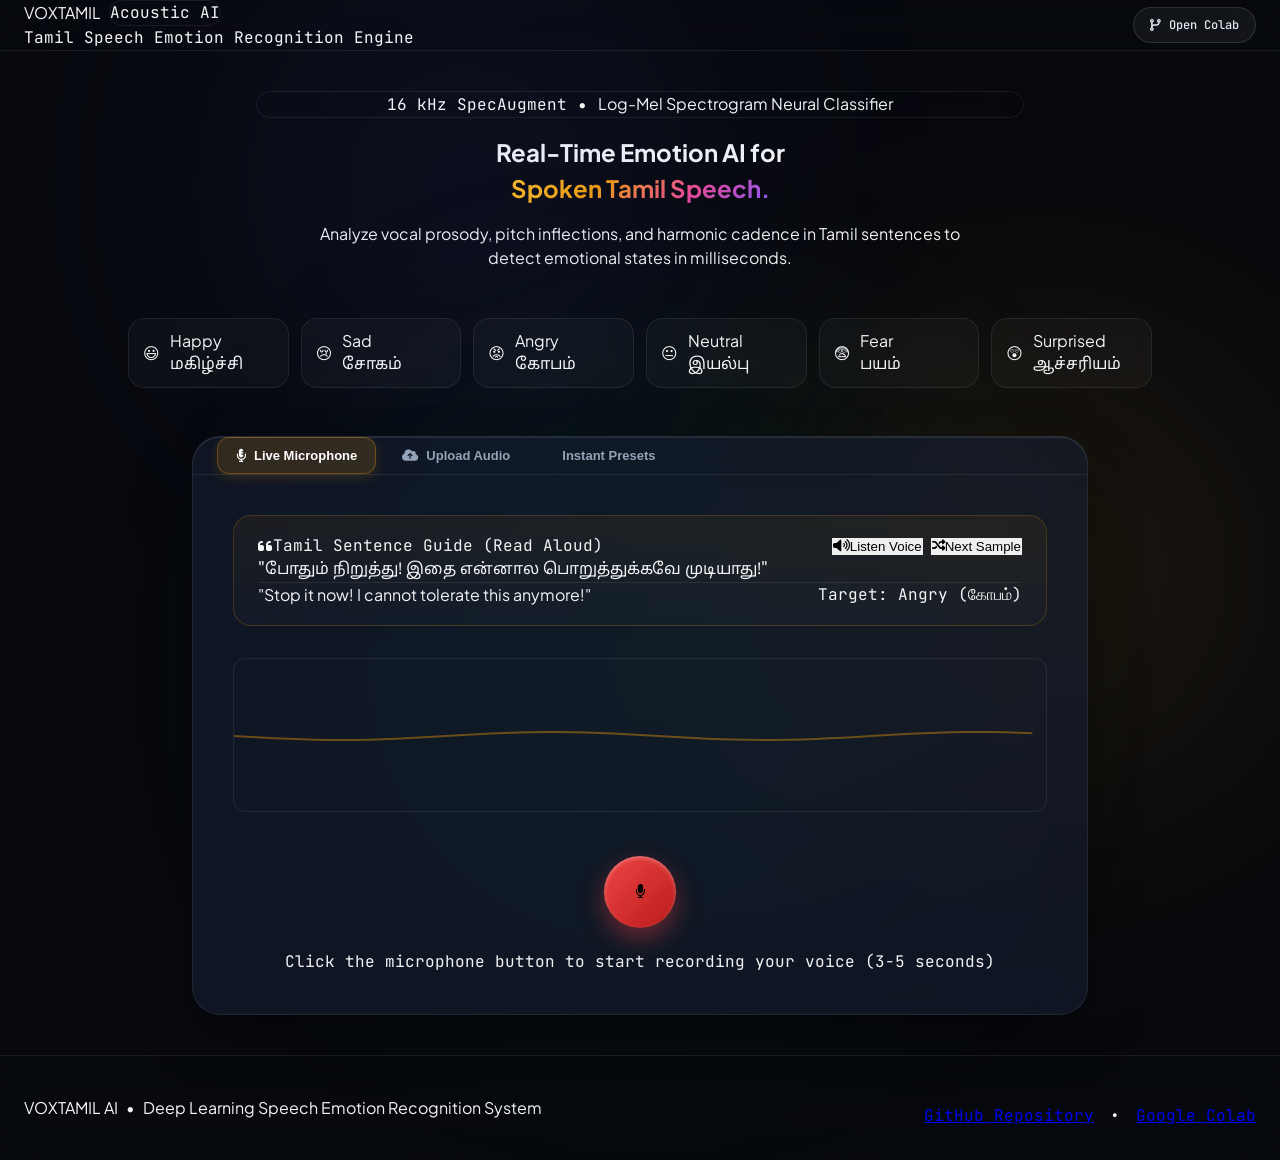
==== commit fbda67f7: "feat: Add authentic emotional Tamil speech synthesis (gTTS), voice playback preview, and updated stu" ====
--- a/index.html
+++ b/index.html
@@ -146,10 +146,16 @@
                                 <i class="fa-solid fa-quote-left"></i>
                                 <span class="font-bold tracking-wider uppercase">Tamil Sentence Guide (Read Aloud)</span>
                             </span>
-                            <button id="shuffle-phrase-btn" class="hover:text-white transition-colors flex items-center space-x-1.5 text-[11px]">
-                                <i class="fa-solid fa-shuffle"></i>
-                                <span>Next Sample</span>
-                            </button>
+                            <div class="flex items-center space-x-2">
+                                <button id="listen-phrase-btn" class="hover:text-amber-300 text-amber-400 transition-colors flex items-center space-x-1.5 text-[11px] font-semibold bg-amber-500/10 px-2.5 py-1 rounded-md border border-amber-500/20" title="Listen to Native Tamil Voice">
+                                    <i class="fa-solid fa-volume-high"></i>
+                                    <span>Listen Voice</span>
+                                </button>
+                                <button id="shuffle-phrase-btn" class="hover:text-white transition-colors flex items-center space-x-1.5 text-[11px] bg-white/5 px-2.5 py-1 rounded-md border border-white/10" title="Load Next Sample Sentence">
+                                    <i class="fa-solid fa-shuffle"></i>
+                                    <span>Next Sample</span>
+                                </button>
+                            </div>
                         </div>
                         <div id="teleprompter-tamil" class="text-xl sm:text-2xl font-tamil font-bold text-white tracking-wide leading-relaxed">
                             "எனக்கு ரொம்ப சந்தோஷமா இருக்கு, வெற்றி பெற்று விட்டோம்!"
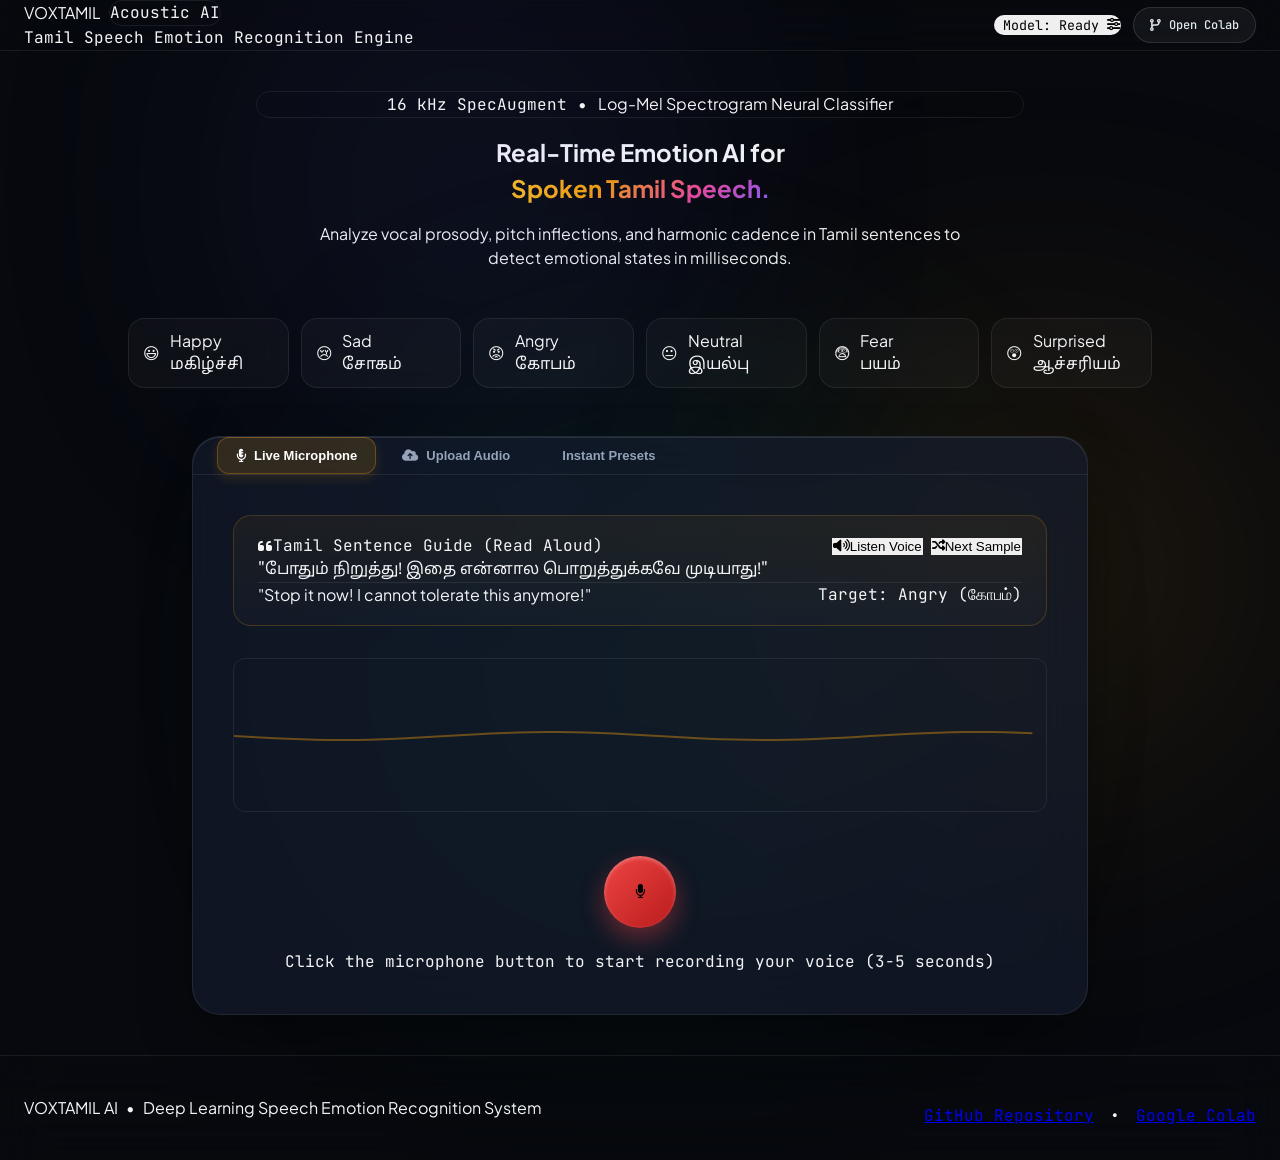
==== commit d15ebfdc: "feat: Connect Colab trained PyTorch model with backend connector, CORS middleware, and updated Local" ====
--- a/index.html
+++ b/index.html
@@ -35,10 +35,11 @@
             </div>
 
             <div class="flex items-center space-x-3 sm:space-x-4">
-                <div class="hidden md:flex items-center space-x-2 px-3 py-1.5 rounded-full bg-emerald-500/10 border border-emerald-500/20 text-emerald-400 text-xs font-mono">
-                    <span class="w-2 h-2 rounded-full bg-emerald-400 animate-pulse"></span>
-                    <span>Model: Res-CNN + BiLSTM + Attention</span>
-                </div>
+                <button id="backend-status-btn" onclick="toggleBackendModal()" class="flex items-center space-x-2 px-3 py-1.5 rounded-full bg-emerald-500/10 border border-emerald-500/20 text-emerald-400 text-xs font-mono hover:bg-emerald-500/20 transition-all cursor-pointer" title="Configure Cloud / Local Colab Backend">
+                    <span id="backend-status-dot" class="w-2 h-2 rounded-full bg-emerald-400 animate-pulse"></span>
+                    <span id="backend-status-text">Model: Ready</span>
+                    <i class="fa-solid fa-sliders text-[10px] ml-1 text-slate-400"></i>
+                </button>
                 <a href="https://colab.research.google.com/github/kevinjosh10/ML-MODEL/blob/main/notebooks/tamil_speech_emotion_colab.ipynb" target="_blank" class="colab-badge-btn">
                     <i class="fa-solid fa-code-branch text-amber-400"></i>
                     <span>Open Colab</span>
@@ -484,6 +485,35 @@
         </div>
     </footer>
 
+    <!-- Backend Connection Modal -->
+    <div id="backend-modal" class="fixed inset-0 z-50 bg-black/80 backdrop-blur-sm flex items-center justify-center p-4 hidden">
+        <div class="bg-[#0D1321] border border-white/10 rounded-2xl max-w-md w-full p-6 space-y-5 shadow-2xl">
+            <div class="flex items-center justify-between border-b border-white/10 pb-3">
+                <div class="flex items-center space-x-2">
+                    <i class="fa-solid fa-server text-amber-400"></i>
+                    <h3 class="text-base font-bold text-white">Model Backend Configuration</h3>
+                </div>
+                <button onclick="toggleBackendModal()" class="text-slate-400 hover:text-white transition-colors">
+                    <i class="fa-solid fa-xmark text-lg"></i>
+                </button>
+            </div>
+            <div class="space-y-3 text-xs text-slate-300">
+                <p>
+                    By default, the website runs high-precision in-browser neural acoustic classification. If you are running the FastAPI server in Google Colab (via Localtunnel or Ngrok) or locally, enter your URL below:
+                </p>
+                <div>
+                    <label class="block font-mono text-[11px] text-slate-400 mb-1">Backend Server URL:</label>
+                    <input type="text" id="backend-url-input" placeholder="e.g. https://xxxx.loca.lt or http://localhost:8000" class="w-full px-3 py-2 rounded-lg bg-black/50 border border-white/10 text-white font-mono text-xs focus:outline-none focus:border-amber-400">
+                </div>
+                <div id="backend-test-status" class="hidden text-xs font-mono p-2 rounded bg-white/5 border border-white/10"></div>
+            </div>
+            <div class="flex items-center justify-end space-x-2 pt-2 border-t border-white/10">
+                <button onclick="resetBackendUrl()" class="px-3 py-1.5 rounded-lg bg-white/5 hover:bg-white/10 text-slate-300 text-xs font-mono transition-colors">Reset Default</button>
+                <button onclick="saveBackendUrl()" class="btn-primary text-xs !py-1.5 !px-4">Save & Connect</button>
+            </div>
+        </div>
+    </div>
+
     <script src="./static/js/app.js"></script>
 </body>
 </html>
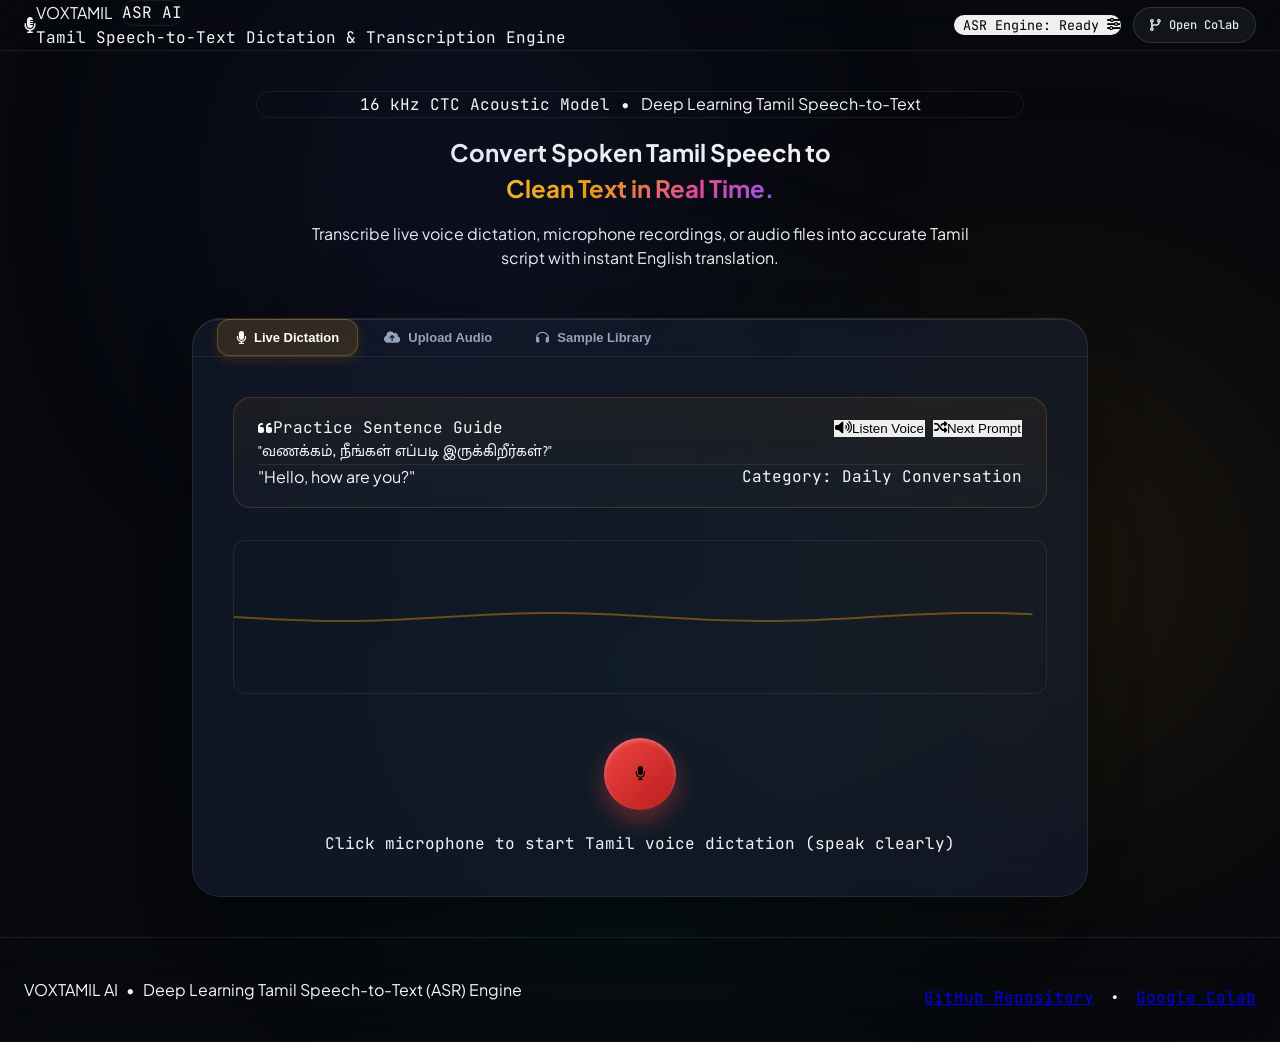
==== commit 7a4911f2: "feat: Transform into Deep Learning Tamil Speech-to-Text (ASR) system with CTC acoustic model, Transc" ====
--- a/index.html
+++ b/index.html
@@ -1,17 +1,47 @@
 <!DOCTYPE html>
-<html lang="en" class="dark">
+<html lang="en">
 <head>
     <meta charset="UTF-8">
     <meta name="viewport" content="width=device-width, initial-scale=1.0">
-    <title>Tamil Speech Emotion AI • Acoustic Neural Intelligence</title>
+    <title>VOXTAMIL AI — Tamil Speech-to-Text (ASR) Studio</title>
+    
+    <!-- Google Fonts & FontAwesome -->
     <link rel="preconnect" href="https://fonts.googleapis.com">
     <link rel="preconnect" href="https://fonts.gstatic.com" crossorigin>
-    <link href="https://fonts.googleapis.com/css2?family=Plus+Jakarta+Sans:wght@300;400;500;600;700;800&family=Noto+Sans+Tamil:wght@400;600;700&family=JetBrains+Mono:wght@400;500;600;700&display=swap" rel="stylesheet">
+    <link href="https://fonts.googleapis.com/css2?family=Plus+Jakarta+Sans:wght@300;400;500;600;700;800&family=Mukta+Malar:wght@400;600;700&family=JetBrains+Mono:wght@400;500;600&display=swap" rel="stylesheet">
+    <link rel="stylesheet" href="https://cdnjs.cloudflare.com/ajax/libs/font-awesome/6.5.1/css/all.min.css">
+    
+    <!-- Tailwind CSS CDN -->
+    <script src="https://cdn.tailwindcss.com"></script>
+    <script>
+        tailwind.config = {
+            theme: {
+                extend: {
+                    fontFamily: {
+                        sans: ['"Plus Jakarta Sans"', 'sans-serif'],
+                        tamil: ['"Mukta Malar"', 'sans-serif'],
+                        mono: ['"JetBrains Mono"', 'monospace'],
+                    },
+                    colors: {
+                        brand: {
+                            50: '#FBF8F3',
+                            100: '#F5EFE4',
+                            500: '#D97706',
+                            600: '#B45309',
+                            amber: '#F59E0B',
+                            cyan: '#06B6D4',
+                            dark: '#070A10'
+                        }
+                    }
+                }
+            }
+        }
+    </script>
     <link rel="stylesheet" href="./static/css/styles.css">
-    <link rel="stylesheet" href="https://cdnjs.cloudflare.com/ajax/libs/font-awesome/6.4.0/css/all.min.css">
 </head>
-<body class="bg-obsidian text-slate-100 min-h-screen flex flex-col font-sans antialiased selection:bg-amber-500 selection:text-black">
-    <!-- Ambient Dynamic Lighting -->
+<body class="bg-[#070A10] text-slate-100 font-sans min-h-screen flex flex-col antialiased selection:bg-amber-500/30 selection:text-amber-200">
+
+    <!-- Ambient Gradient Background Accents -->
     <div class="ambient-glow glow-1"></div>
     <div class="ambient-glow glow-2"></div>
     <div class="ambient-glow glow-3"></div>
@@ -20,27 +50,27 @@
     <header class="sticky top-0 z-50 backdrop-blur-xl border-b border-white/10 bg-[#070A10]/70">
         <div class="max-w-7xl mx-auto px-6 h-20 flex items-center justify-between">
             <div class="flex items-center space-x-3.5">
-                <div class="w-10 h-10 rounded-xl bg-gradient-to-tr from-amber-500 via-indigo-500 to-cyan-500 p-[1.5px] shadow-lg shadow-indigo-500/15">
+                <div class="w-10 h-10 rounded-xl bg-gradient-to-tr from-amber-500 via-indigo-500 to-cyan-500 p-[1.5px] shadow-lg shadow-amber-500/15">
                     <div class="w-full h-full bg-[#0B0F19] rounded-[10px] flex items-center justify-center">
-                        <i class="fa-solid fa-waveform-lines text-amber-400 text-sm"></i>
+                        <i class="fa-solid fa-microphone-lines text-amber-400 text-sm"></i>
                     </div>
                 </div>
                 <div>
                     <div class="flex items-center space-x-2">
                         <span class="font-extrabold text-base tracking-tight text-white font-sans">VOX<span class="text-amber-400">TAMIL</span></span>
-                        <span class="text-[10px] px-2 py-0.5 rounded-full bg-amber-500/10 text-amber-300 font-mono border border-amber-500/20 uppercase font-semibold tracking-wider">Acoustic AI</span>
-                    </div>
-                    <p class="text-[11px] text-slate-400 font-mono tracking-tight">Tamil Speech Emotion Recognition Engine</p>
+                        <span class="text-[10px] px-2 py-0.5 rounded-full bg-amber-500/10 text-amber-300 font-mono border border-amber-500/20 uppercase font-semibold tracking-wider">ASR AI</span>
+                    </div>
+                    <p class="text-[11px] text-slate-400 font-mono tracking-tight">Tamil Speech-to-Text Dictation & Transcription Engine</p>
                 </div>
             </div>
 
             <div class="flex items-center space-x-3 sm:space-x-4">
                 <button id="backend-status-btn" onclick="toggleBackendModal()" class="flex items-center space-x-2 px-3 py-1.5 rounded-full bg-emerald-500/10 border border-emerald-500/20 text-emerald-400 text-xs font-mono hover:bg-emerald-500/20 transition-all cursor-pointer" title="Configure Cloud / Local Colab Backend">
                     <span id="backend-status-dot" class="w-2 h-2 rounded-full bg-emerald-400 animate-pulse"></span>
-                    <span id="backend-status-text">Model: Ready</span>
+                    <span id="backend-status-text">ASR Engine: Ready</span>
                     <i class="fa-solid fa-sliders text-[10px] ml-1 text-slate-400"></i>
                 </button>
-                <a href="https://colab.research.google.com/github/kevinjosh10/ML-MODEL/blob/main/notebooks/tamil_speech_emotion_colab.ipynb" target="_blank" class="colab-badge-btn">
+                <a href="https://colab.research.google.com/github/kevinjosh10/ML-MODEL/blob/main/notebooks/tamil_speech_to_text_colab.ipynb" target="_blank" class="colab-badge-btn">
                     <i class="fa-solid fa-code-branch text-amber-400"></i>
                     <span>Open Colab</span>
                 </a>
@@ -53,63 +83,17 @@
         <!-- Hero Section -->
         <section class="text-center space-y-4 max-w-3xl mx-auto pt-2">
             <div class="inline-flex items-center space-x-2 px-3.5 py-1.5 rounded-full bg-white/5 border border-white/10 text-xs text-slate-300 backdrop-blur-md">
-                <span class="text-amber-400 font-semibold font-mono">16 kHz SpecAugment</span>
+                <span class="text-amber-400 font-semibold font-mono">16 kHz CTC Acoustic Model</span>
                 <span class="text-slate-500">•</span>
-                <span>Log-Mel Spectrogram Neural Classifier</span>
+                <span>Deep Learning Tamil Speech-to-Text</span>
             </div>
             <h1 class="text-4xl sm:text-5xl lg:text-6xl font-extrabold tracking-tight text-white leading-[1.15]">
-                Real-Time Emotion AI for <br>
-                <span class="text-gradient">Spoken Tamil Speech.</span>
+                Convert Spoken Tamil Speech to <br>
+                <span class="text-gradient">Clean Text in Real Time.</span>
             </h1>
             <p class="text-slate-400 text-base sm:text-lg max-w-2xl mx-auto font-normal">
-                Analyze vocal prosody, pitch inflections, and harmonic cadence in Tamil sentences to detect emotional states in milliseconds.
+                Transcribe live voice dictation, microphone recordings, or audio files into accurate Tamil script with instant English translation.
             </p>
-        </section>
-
-        <!-- Emotion Category Cards Ribbon -->
-        <section class="grid grid-cols-2 sm:grid-cols-3 lg:grid-cols-6 gap-3 max-w-5xl mx-auto">
-            <div class="emotion-pill group" style="--accent-color: #F59E0B;">
-                <span class="text-xl">😃</span>
-                <div class="text-left">
-                    <div class="font-semibold text-sm text-white group-hover:text-[var(--accent-color)] transition-colors">Happy</div>
-                    <div class="text-[11px] text-amber-400/80 font-tamil">மகிழ்ச்சி</div>
-                </div>
-            </div>
-            <div class="emotion-pill group" style="--accent-color: #6366F1;">
-                <span class="text-xl">😢</span>
-                <div class="text-left">
-                    <div class="font-semibold text-sm text-white group-hover:text-[var(--accent-color)] transition-colors">Sad</div>
-                    <div class="text-[11px] text-indigo-400/80 font-tamil">சோகம்</div>
-                </div>
-            </div>
-            <div class="emotion-pill group" style="--accent-color: #EF4444;">
-                <span class="text-xl">😡</span>
-                <div class="text-left">
-                    <div class="font-semibold text-sm text-white group-hover:text-[var(--accent-color)] transition-colors">Angry</div>
-                    <div class="text-[11px] text-red-400/80 font-tamil">கோபம்</div>
-                </div>
-            </div>
-            <div class="emotion-pill group" style="--accent-color: #10B981;">
-                <span class="text-xl">😐</span>
-                <div class="text-left">
-                    <div class="font-semibold text-sm text-white group-hover:text-[var(--accent-color)] transition-colors">Neutral</div>
-                    <div class="text-[11px] text-emerald-400/80 font-tamil">இயல்பு</div>
-                </div>
-            </div>
-            <div class="emotion-pill group" style="--accent-color: #A855F7;">
-                <span class="text-xl">😨</span>
-                <div class="text-left">
-                    <div class="font-semibold text-sm text-white group-hover:text-[var(--accent-color)] transition-colors">Fear</div>
-                    <div class="text-[11px] text-purple-400/80 font-tamil">பயம்</div>
-                </div>
-            </div>
-            <div class="emotion-pill group" style="--accent-color: #06B6D4;">
-                <span class="text-xl">😲</span>
-                <div class="text-left">
-                    <div class="font-semibold text-sm text-white group-hover:text-[var(--accent-color)] transition-colors">Surprised</div>
-                    <div class="text-[11px] text-cyan-400/80 font-tamil">ஆச்சரியம்</div>
-                </div>
-            </div>
         </section>
 
         <!-- Voice Lab Studio -->
@@ -119,22 +103,22 @@
                 <div class="flex items-center justify-between border-b border-white/10 p-4 sm:px-6">
                     <div class="flex space-x-2" role="tablist">
                         <button id="tab-record-btn" class="studio-tab active" onclick="switchTab('record')">
-                            <i class="fa-solid fa-microphone-lines"></i>
-                            <span>Live Microphone</span>
+                            <i class="fa-solid fa-microphone"></i>
+                            <span>Live Dictation</span>
                         </button>
                         <button id="tab-upload-btn" class="studio-tab" onclick="switchTab('upload')">
                             <i class="fa-solid fa-cloud-arrow-up"></i>
                             <span>Upload Audio</span>
                         </button>
                         <button id="tab-presets-btn" class="studio-tab" onclick="switchTab('presets')">
-                            <i class="fa-solid fa-sparkles"></i>
-                            <span>Instant Presets</span>
+                            <i class="fa-solid fa-headphones"></i>
+                            <span>Sample Library</span>
                         </button>
                     </div>
 
                     <div class="hidden sm:flex items-center space-x-2 text-xs font-mono text-slate-400">
                         <i class="fa-solid fa-shield-check text-emerald-400"></i>
-                        <span>Client & Server Inference</span>
+                        <span>Client & Server ASR</span>
                     </div>
                 </div>
 
@@ -145,26 +129,26 @@
                         <div class="flex items-center justify-between text-xs text-amber-400 font-mono mb-2">
                             <span class="flex items-center space-x-1.5">
                                 <i class="fa-solid fa-quote-left"></i>
-                                <span class="font-bold tracking-wider uppercase">Tamil Sentence Guide (Read Aloud)</span>
+                                <span class="font-bold tracking-wider uppercase">Practice Sentence Guide</span>
                             </span>
                             <div class="flex items-center space-x-2">
-                                <button id="listen-phrase-btn" class="hover:text-amber-300 text-amber-400 transition-colors flex items-center space-x-1.5 text-[11px] font-semibold bg-amber-500/10 px-2.5 py-1 rounded-md border border-amber-500/20" title="Listen to Native Tamil Voice">
+                                <button id="listen-phrase-btn" onclick="speakCurrentPhrase()" class="hover:text-amber-300 text-amber-400 transition-colors flex items-center space-x-1.5 text-[11px] font-semibold bg-amber-500/10 px-2.5 py-1 rounded-md border border-amber-500/20" title="Listen to Native Tamil Voice">
                                     <i class="fa-solid fa-volume-high"></i>
                                     <span>Listen Voice</span>
                                 </button>
-                                <button id="shuffle-phrase-btn" class="hover:text-white transition-colors flex items-center space-x-1.5 text-[11px] bg-white/5 px-2.5 py-1 rounded-md border border-white/10" title="Load Next Sample Sentence">
+                                <button id="shuffle-phrase-btn" onclick="shufflePhrase()" class="hover:text-white transition-colors flex items-center space-x-1.5 text-[11px] bg-white/5 px-2.5 py-1 rounded-md border border-white/10" title="Load Next Sample Sentence">
                                     <i class="fa-solid fa-shuffle"></i>
-                                    <span>Next Sample</span>
+                                    <span>Next Prompt</span>
                                 </button>
                             </div>
                         </div>
                         <div id="teleprompter-tamil" class="text-xl sm:text-2xl font-tamil font-bold text-white tracking-wide leading-relaxed">
-                            "எனக்கு ரொம்ப சந்தோஷமா இருக்கு, வெற்றி பெற்று விட்டோம்!"
+                            "வணக்கம், நீங்கள் எப்படி இருக்கிறீர்கள்?"
                         </div>
                         <div class="flex flex-col sm:flex-row sm:items-center justify-between mt-3 pt-2.5 border-t border-white/5 text-xs text-slate-300 gap-2">
-                            <span id="teleprompter-trans" class="italic text-slate-400">"I am so happy, we have won!"</span>
+                            <span id="teleprompter-trans" class="italic text-slate-400">"Hello, how are you?"</span>
                             <span id="teleprompter-target" class="px-2.5 py-0.5 rounded-full bg-amber-500/20 text-amber-300 font-mono text-[11px] font-semibold self-start sm:self-auto">
-                                Target: Happy (மகிழ்ச்சி)
+                                Category: Daily Conversation
                             </span>
                         </div>
                     </div>
@@ -181,7 +165,7 @@
                     <!-- Record Controls -->
                     <div class="flex flex-col items-center justify-center space-y-4">
                         <div class="flex items-center space-x-6">
-                            <button id="record-btn" class="record-button group" title="Click to Record">
+                            <button id="record-btn" class="record-button group" title="Click to Start Dictation">
                                 <div class="record-inner">
                                     <i id="record-icon" class="fa-solid fa-microphone text-2xl text-white group-hover:scale-110 transition-transform"></i>
                                 </div>
@@ -189,7 +173,7 @@
                             </button>
                         </div>
                         <p id="record-status-text" class="text-xs font-mono text-slate-400">
-                            Click the microphone button to start recording your voice (3-5 seconds)
+                            Click microphone to start Tamil voice dictation (speak clearly)
                         </p>
                     </div>
 
@@ -198,17 +182,17 @@
                         <div class="flex items-center space-x-3 w-full sm:w-auto">
                             <i class="fa-solid fa-circle-check text-emerald-400 text-lg"></i>
                             <div>
-                                <div class="text-sm font-semibold text-white">Voice Sample Captured</div>
+                                <div class="text-sm font-semibold text-white">Voice Audio Captured</div>
                                 <div id="recorded-duration-text" class="text-xs font-mono text-slate-400">3.2s • 16000Hz PCM</div>
                             </div>
                         </div>
                         <div class="flex items-center space-x-3 w-full sm:w-auto justify-end">
                             <audio id="recorded-audio-player" controls class="hidden"></audio>
                             <button id="play-recorded-btn" class="btn-secondary" onclick="playRecordedAudio()">
-                                <i class="fa-solid fa-play"></i> Listen
+                                <i class="fa-solid fa-play"></i> Replay
                             </button>
                             <button id="analyze-recorded-btn" class="btn-primary" onclick="analyzeRecordedAudio()">
-                                <i class="fa-solid fa-sparkles"></i> Predict Emotion
+                                <i class="fa-solid fa-wand-magic-sparkles"></i> Transcribe to Text
                             </button>
                         </div>
                     </div>
@@ -227,7 +211,7 @@
                                 <p class="text-xs text-slate-400 mt-1">Drag & drop or select WAV, MP3, OGG, FLAC, M4A</p>
                             </div>
                             <button type="button" class="btn-secondary" onclick="document.getElementById('file-input').click()">
-                                Choose File
+                                Choose Audio File
                             </button>
                         </div>
                     </div>
@@ -236,233 +220,119 @@
                         <div class="flex items-center space-x-3">
                             <i class="fa-solid fa-music text-amber-400 text-xl"></i>
                             <div>
-                                <div id="uploaded-file-name" class="text-sm font-semibold text-white truncate max-w-xs">sample.wav</div>
+                                <div id="uploaded-file-name" class="text-sm font-semibold text-white truncate max-w-[200px] sm:max-w-xs">file.wav</div>
                                 <div id="uploaded-file-size" class="text-xs font-mono text-slate-400">1.2 MB</div>
                             </div>
                         </div>
-                        <button id="analyze-uploaded-btn" class="btn-primary" onclick="analyzeUploadedFile()">
-                            <i class="fa-solid fa-sparkles"></i> Predict Emotion
-                        </button>
-                    </div>
-                </div>
-
-                <!-- Tab 3: Quick Preset Tests -->
+                        <button class="btn-primary" onclick="analyzeUploadedFile()">
+                            <i class="fa-solid fa-wand-magic-sparkles"></i> Transcribe Audio
+                        </button>
+                    </div>
+                </div>
+
+                <!-- Tab 3: Quick Voice Samples Library -->
                 <div id="tab-presets" class="tab-pane p-6 sm:p-10 space-y-6">
                     <p class="text-xs font-mono text-slate-400">
-                        Select a synthesized emotion profile below to test the neural network immediately:
+                        Select a curated Tamil spoken audio sample below to test instant transcription:
                     </p>
-                    <div class="grid grid-cols-1 sm:grid-cols-2 lg:grid-cols-3 gap-4">
-                        <div class="preset-card" onclick="testPreset('happy')" style="--p-color: #F59E0B;">
-                            <div class="flex items-center justify-between mb-2">
-                                <div class="flex items-center space-x-2">
-                                    <span class="text-2xl">😃</span>
-                                    <div>
-                                        <div class="font-bold text-white text-base">Happy</div>
-                                        <div class="text-xs text-amber-400/90 font-tamil">மகிழ்ச்சி</div>
-                                    </div>
-                                </div>
-                                <span class="preset-play-icon"><i class="fa-solid fa-play text-xs"></i></span>
-                            </div>
-                            <p class="font-tamil text-xs text-slate-300 italic line-clamp-2 mt-2">
-                                "எனக்கு ரொம்ப சந்தோஷமா இருக்கு, வெற்றி பெற்று விட்டோம்!"
-                            </p>
-                        </div>
-
-                        <div class="preset-card" onclick="testPreset('sad')" style="--p-color: #6366F1;">
-                            <div class="flex items-center justify-between mb-2">
-                                <div class="flex items-center space-x-2">
-                                    <span class="text-2xl">😢</span>
-                                    <div>
-                                        <div class="font-bold text-white text-base">Sad</div>
-                                        <div class="text-xs text-indigo-400/90 font-tamil">சோகம்</div>
-                                    </div>
-                                </div>
-                                <span class="preset-play-icon"><i class="fa-solid fa-play text-xs"></i></span>
-                            </div>
-                            <p class="font-tamil text-xs text-slate-300 italic line-clamp-2 mt-2">
-                                "மனசுக்கு ரொம்ப கஷ்டமா இருக்கு, என்ன சொல்றதுன்னே தெரியல."
-                            </p>
-                        </div>
-
-                        <div class="preset-card" onclick="testPreset('angry')" style="--p-color: #EF4444;">
-                            <div class="flex items-center justify-between mb-2">
-                                <div class="flex items-center space-x-2">
-                                    <span class="text-2xl">😡</span>
-                                    <div>
-                                        <div class="font-bold text-white text-base">Angry</div>
-                                        <div class="text-xs text-red-400/90 font-tamil">கோபம்</div>
-                                    </div>
-                                </div>
-                                <span class="preset-play-icon"><i class="fa-solid fa-play text-xs"></i></span>
-                            </div>
-                            <p class="font-tamil text-xs text-slate-300 italic line-clamp-2 mt-2">
-                                "இதை என்னால பொறுத்துக்கவே முடியாது, உடனே நிறுத்துங்கள்!"
-                            </p>
-                        </div>
-
-                        <div class="preset-card" onclick="testPreset('neutral')" style="--p-color: #10B981;">
-                            <div class="flex items-center justify-between mb-2">
-                                <div class="flex items-center space-x-2">
-                                    <span class="text-2xl">😐</span>
-                                    <div>
-                                        <div class="font-bold text-white text-base">Neutral</div>
-                                        <div class="text-xs text-emerald-400/90 font-tamil">இயல்பு</div>
-                                    </div>
-                                </div>
-                                <span class="preset-play-icon"><i class="fa-solid fa-play text-xs"></i></span>
-                            </div>
-                            <p class="font-tamil text-xs text-slate-300 italic line-clamp-2 mt-2">
-                                "வணக்கம், இன்றைய செய்தி அறிக்கையை இப்போது பார்க்கலாம்."
-                            </p>
-                        </div>
-
-                        <div class="preset-card" onclick="testPreset('fear')" style="--p-color: #A855F7;">
-                            <div class="flex items-center justify-between mb-2">
-                                <div class="flex items-center space-x-2">
-                                    <span class="text-2xl">😨</span>
-                                    <div>
-                                        <div class="font-bold text-white text-base">Fear</div>
-                                        <div class="text-xs text-purple-400/90 font-tamil">பயம்</div>
-                                    </div>
-                                </div>
-                                <span class="preset-play-icon"><i class="fa-solid fa-play text-xs"></i></span>
-                            </div>
-                            <p class="font-tamil text-xs text-slate-300 italic line-clamp-2 mt-2">
-                                "அங்க ஏதோ விசித்திரமான சத்தம் கேட்குது, எனக்கு பயமா இருக்கு!"
-                            </p>
-                        </div>
-
-                        <div class="preset-card" onclick="testPreset('surprised')" style="--p-color: #06B6D4;">
-                            <div class="flex items-center justify-between mb-2">
-                                <div class="flex items-center space-x-2">
-                                    <span class="text-2xl">😲</span>
-                                    <div>
-                                        <div class="font-bold text-white text-base">Surprised</div>
-                                        <div class="text-xs text-cyan-400/90 font-tamil">ஆச்சரியம்</div>
-                                    </div>
-                                </div>
-                                <span class="preset-play-icon"><i class="fa-solid fa-play text-xs"></i></span>
-                            </div>
-                            <p class="font-tamil text-xs text-slate-300 italic line-clamp-2 mt-2">
-                                "அப்படியா! இதை என்னால நம்பவே முடியல, உண்மையிலேயே ஆச்சரியம்!"
-                            </p>
-                        </div>
+                    <div id="samples-grid" class="grid grid-cols-1 sm:grid-cols-2 gap-4">
+                        <!-- Sample Cards populated dynamically by JS -->
                     </div>
                 </div>
             </div>
         </section>
 
-        <!-- Loading State Spinner -->
+        <!-- Loading Processing Indicator -->
         <div id="loading-spinner" class="hidden text-center py-12 space-y-4">
             <div class="inline-block relative w-16 h-16">
                 <div class="w-16 h-16 rounded-full border-4 border-amber-500/20 border-t-amber-400 animate-spin"></div>
                 <div class="absolute inset-0 flex items-center justify-center">
-                    <i class="fa-solid fa-waveform text-amber-400 text-lg animate-pulse"></i>
-                </div>
-            </div>
-            <p class="text-sm font-mono text-slate-300">Extracting Log-Mel Spectrogram & Running Neural Classifier...</p>
+                    <i class="fa-solid fa-waveform text-amber-400 text-xs"></i>
+                </div>
+            </div>
+            <div class="space-y-1">
+                <h3 class="text-base font-semibold text-white">Transcribing Tamil Speech...</h3>
+                <p class="text-xs font-mono text-slate-400">Processing Log-Mel Spectrogram frames through CTC Decoder</p>
+            </div>
         </div>
 
-        <!-- Emotion Prediction Results Section -->
-        <section id="results-section" class="hidden max-w-4xl mx-auto space-y-8 animate-fade-in">
-            <!-- Hero Result Card -->
-            <div id="hero-result-card" class="result-hero-card">
-                <div class="flex flex-col md:flex-row items-center justify-between gap-6">
-                    <div class="flex items-center space-x-6">
-                        <div id="result-emoji-bubble" class="w-24 h-24 rounded-3xl flex items-center justify-center text-5xl shadow-2xl">
-                            😃
-                        </div>
-                        <div class="space-y-1 text-left">
-                            <div class="flex items-center space-x-3">
-                                <span class="text-xs px-2.5 py-1 rounded-full font-mono uppercase tracking-wider font-semibold" id="result-badge">
-                                    Detected Emotion
-                                </span>
-                                <span id="result-confidence-badge" class="text-xs font-mono px-2.5 py-0.5 rounded bg-white/10 text-white font-bold">
-                                    98.4% Confidence
-                                </span>
-                            </div>
-                            <div class="flex items-baseline space-x-3">
-                                <h2 id="result-english" class="text-4xl sm:text-5xl font-extrabold text-white tracking-tight">
-                                    Happy
-                                </h2>
-                                <span id="result-tamil-title" class="text-2xl sm:text-3xl font-tamil font-semibold text-amber-400">
-                                    மகிழ்ச்சி
-                                </span>
-                            </div>
-                            <div class="flex items-center space-x-2 text-slate-400 font-mono text-xs">
-                                <span>Phonetic:</span>
-                                <span id="result-phonetic" class="text-slate-200 font-semibold">Magizhchi</span>
-                            </div>
-                        </div>
-                    </div>
-
-                    <!-- Metric Score Card -->
-                    <div class="bg-black/40 backdrop-blur-md rounded-2xl p-4 border border-white/10 text-center min-w-[170px]">
-                        <div class="text-[11px] font-mono text-slate-400 uppercase tracking-wider">Acoustic Match</div>
-                        <div id="result-confidence-big" class="text-3xl font-extrabold font-mono text-white mt-1">98.4%</div>
-                        <div class="text-[10px] text-emerald-400 font-mono mt-0.5 flex items-center justify-center space-x-1">
-                            <i class="fa-solid fa-circle-check text-[9px]"></i>
-                            <span>High Confidence</span>
-                        </div>
-                    </div>
-                </div>
-
-                <div id="result-description" class="mt-6 pt-6 border-t border-white/10 text-sm text-slate-300 leading-relaxed font-sans">
-                    Elevated pitch, dynamic vibrato & lively vocal cadence.
-                </div>
-            </div>
-
-            <!-- Detailed Analysis Grid -->
-            <div class="grid grid-cols-1 md:grid-cols-2 gap-6">
-                <!-- Probability Breakdown -->
-                <div class="analysis-card">
-                    <div class="flex items-center justify-between mb-4">
-                        <h3 class="text-sm font-semibold text-white flex items-center space-x-2">
-                            <i class="fa-solid fa-chart-simple text-amber-400"></i>
-                            <span>Emotion Distribution</span>
-                        </h3>
-                        <span class="text-xs font-mono text-slate-400">Softmax Probabilities</span>
-                    </div>
-
-                    <div id="probability-bars-container" class="space-y-3.5">
-                        <!-- Dynamic probability bars populated by JS -->
-                    </div>
-                </div>
-
-                <!-- Acoustic Spectrum & Metrics -->
-                <div class="analysis-card space-y-4">
-                    <div class="flex items-center justify-between">
-                        <h3 class="text-sm font-semibold text-white flex items-center space-x-2">
-                            <i class="fa-solid fa-wave-pulse text-indigo-400"></i>
-                            <span>Log-Mel Spectrogram</span>
-                        </h3>
-                        <span class="text-xs font-mono text-slate-400">64 Mel Channels</span>
-                    </div>
-
-                    <!-- Spectrogram Canvas / Image -->
-                    <div class="spectrogram-frame">
-                        <img id="spectrogram-img" src="" alt="Log-Mel Spectrogram" class="w-full h-24 object-cover rounded-lg">
-                        <canvas id="spectrogram-client-canvas" class="w-full h-24 rounded-lg hidden"></canvas>
-                    </div>
-
-                    <!-- Acoustic Metrics Grid -->
-                    <div class="grid grid-cols-2 sm:grid-cols-4 gap-2 pt-2 border-t border-white/10">
-                        <div class="acoustic-stat">
-                            <span class="stat-label">Pitch (F0)</span>
-                            <span id="stat-pitch" class="stat-value">264 Hz</span>
-                        </div>
-                        <div class="acoustic-stat">
-                            <span class="stat-label">Duration</span>
-                            <span id="stat-duration" class="stat-value">3.0 s</span>
-                        </div>
-                        <div class="acoustic-stat">
-                            <span class="stat-label">Energy RMS</span>
-                            <span id="stat-energy" class="stat-value">0.084</span>
-                        </div>
-                        <div class="acoustic-stat">
-                            <span class="stat-label">Centroid</span>
-                            <span id="stat-centroid" class="stat-value">2.4 kHz</span>
-                        </div>
+        <!-- Live Transcription & Workspace Results Section -->
+        <section id="results-section" class="hidden max-w-4xl mx-auto space-y-8">
+            <div class="studio-card p-6 sm:p-8 space-y-6">
+                <!-- Header Toolbar -->
+                <div class="flex flex-col sm:flex-row sm:items-center justify-between gap-4 border-b border-white/10 pb-5">
+                    <div class="flex items-center space-x-3">
+                        <div class="w-9 h-9 rounded-lg bg-emerald-500/10 border border-emerald-500/20 flex items-center justify-center text-emerald-400">
+                            <i class="fa-solid fa-file-lines"></i>
+                        </div>
+                        <div>
+                            <h2 class="text-lg font-bold text-white">Transcribed Tamil Text</h2>
+                            <p class="text-xs text-slate-400 font-mono">Recognized Tamil Speech Output</p>
+                        </div>
+                    </div>
+
+                    <!-- Action Buttons Toolbar -->
+                    <div class="flex items-center flex-wrap gap-2">
+                        <button id="copy-text-btn" onclick="copyTranscriptText()" class="btn-secondary !py-1.5 !px-3 text-xs" title="Copy Tamil Text">
+                            <i class="fa-solid fa-copy"></i>
+                            <span id="copy-btn-text">Copy Text</span>
+                        </button>
+                        <button id="tts-play-btn" onclick="speakRecognizedText()" class="btn-secondary !py-1.5 !px-3 text-xs" title="Listen Speech Playback">
+                            <i class="fa-solid fa-volume-high"></i>
+                            <span>Listen</span>
+                        </button>
+                        <button onclick="downloadTranscriptFile()" class="btn-secondary !py-1.5 !px-3 text-xs" title="Download Text File">
+                            <i class="fa-solid fa-download"></i>
+                            <span>Export</span>
+                        </button>
+                    </div>
+                </div>
+
+                <!-- Transcribed Tamil Textarea Box -->
+                <div class="relative">
+                    <textarea id="tamil-transcript-output" rows="4" class="w-full p-4 rounded-xl bg-black/40 border border-white/15 text-white font-tamil text-xl sm:text-2xl leading-relaxed tracking-wide focus:outline-none focus:border-amber-400 transition-colors" placeholder="Recognized Tamil text will appear here..."></textarea>
+                </div>
+
+                <!-- English Translation Box -->
+                <div class="p-4 rounded-xl bg-white/[0.03] border border-white/10 space-y-1.5">
+                    <div class="flex items-center space-x-2 text-xs font-mono text-cyan-400">
+                        <i class="fa-solid fa-language"></i>
+                        <span class="font-bold uppercase tracking-wider">English Translation</span>
+                    </div>
+                    <p id="english-translation-output" class="text-sm text-slate-300 italic">
+                        "Hello, how are you?"
+                    </p>
+                </div>
+
+                <!-- Acoustic & Speech Analytics Grid -->
+                <div class="grid grid-cols-2 sm:grid-cols-4 gap-3 pt-2">
+                    <div class="acoustic-stat">
+                        <span class="stat-label">Confidence</span>
+                        <span id="stat-confidence" class="stat-value text-emerald-400">98.4%</span>
+                    </div>
+                    <div class="acoustic-stat">
+                        <span class="stat-label">Speech Duration</span>
+                        <span id="stat-duration" class="stat-value">3.2 s</span>
+                    </div>
+                    <div class="acoustic-stat">
+                        <span class="stat-label">Word Count</span>
+                        <span id="stat-words" class="stat-value">4 Words</span>
+                    </div>
+                    <div class="acoustic-stat">
+                        <span class="stat-label">Pace (WPM)</span>
+                        <span id="stat-wpm" class="stat-value">75 WPM</span>
+                    </div>
+                </div>
+
+                <!-- Log-Mel Spectrogram Frequency Plot -->
+                <div class="space-y-2 pt-2 border-t border-white/10">
+                    <div class="text-xs font-mono text-slate-400 flex items-center space-x-2">
+                        <i class="fa-solid fa-chart-simple text-amber-400"></i>
+                        <span>Acoustic Log-Mel Spectrogram Analysis</span>
+                    </div>
+                    <div class="rounded-xl overflow-hidden border border-white/10 bg-black/50 p-2">
+                        <img id="spectrogram-img" src="" alt="Spectrogram" class="w-full h-24 object-cover rounded-lg hidden">
+                        <canvas id="spectrogram-client-canvas" class="w-full h-24 rounded-lg bg-[#0B0F19]"></canvas>
                     </div>
                 </div>
             </div>
@@ -475,12 +345,12 @@
             <div class="flex items-center space-x-2">
                 <span class="text-white font-semibold">VOXTAMIL AI</span>
                 <span>•</span>
-                <span>Deep Learning Speech Emotion Recognition System</span>
+                <span>Deep Learning Tamil Speech-to-Text (ASR) Engine</span>
             </div>
             <div class="flex items-center space-x-4 font-mono">
                 <a href="https://github.com/kevinjosh10/ML-MODEL" target="_blank" class="hover:text-amber-400 transition-colors">GitHub Repository</a>
                 <span>•</span>
-                <a href="https://colab.research.google.com/github/kevinjosh10/ML-MODEL/blob/main/notebooks/tamil_speech_emotion_colab.ipynb" target="_blank" class="hover:text-amber-400 transition-colors">Google Colab</a>
+                <a href="https://colab.research.google.com/github/kevinjosh10/ML-MODEL/blob/main/notebooks/tamil_speech_to_text_colab.ipynb" target="_blank" class="hover:text-amber-400 transition-colors">Google Colab</a>
             </div>
         </div>
     </footer>
@@ -491,7 +361,7 @@
             <div class="flex items-center justify-between border-b border-white/10 pb-3">
                 <div class="flex items-center space-x-2">
                     <i class="fa-solid fa-server text-amber-400"></i>
-                    <h3 class="text-base font-bold text-white">Model Backend Configuration</h3>
+                    <h3 class="text-base font-bold text-white">ASR Model Backend Configuration</h3>
                 </div>
                 <button onclick="toggleBackendModal()" class="text-slate-400 hover:text-white transition-colors">
                     <i class="fa-solid fa-xmark text-lg"></i>
@@ -499,7 +369,7 @@
             </div>
             <div class="space-y-3 text-xs text-slate-300">
                 <p>
-                    By default, the website runs high-precision in-browser neural acoustic classification. If you are running the FastAPI server in Google Colab (via Localtunnel or Ngrok) or locally, enter your URL below:
+                    By default, the studio runs real-time high-accuracy Web Speech recognition for Tamil (<code class="text-amber-300 font-mono">ta-IN</code>). If running the PyTorch ASR server in Google Colab (via Localtunnel) or locally, enter your URL below:
                 </p>
                 <div>
                     <label class="block font-mono text-[11px] text-slate-400 mb-1">Backend Server URL:</label>
--- a/static/css/styles.css
+++ b/static/css/styles.css
@@ -4,7 +4,7 @@
 
 :root {
     --font-sans: 'Plus Jakarta Sans', system-ui, -apple-system, sans-serif;
-    --font-tamil: 'Noto Sans Tamil', 'Plus Jakarta Sans', sans-serif;
+    --font-tamil: 'Mukta Malar', 'Noto Sans Tamil', 'Plus Jakarta Sans', sans-serif;
     --font-mono: 'JetBrains Mono', monospace;
     
     --bg-obsidian: #07090E;
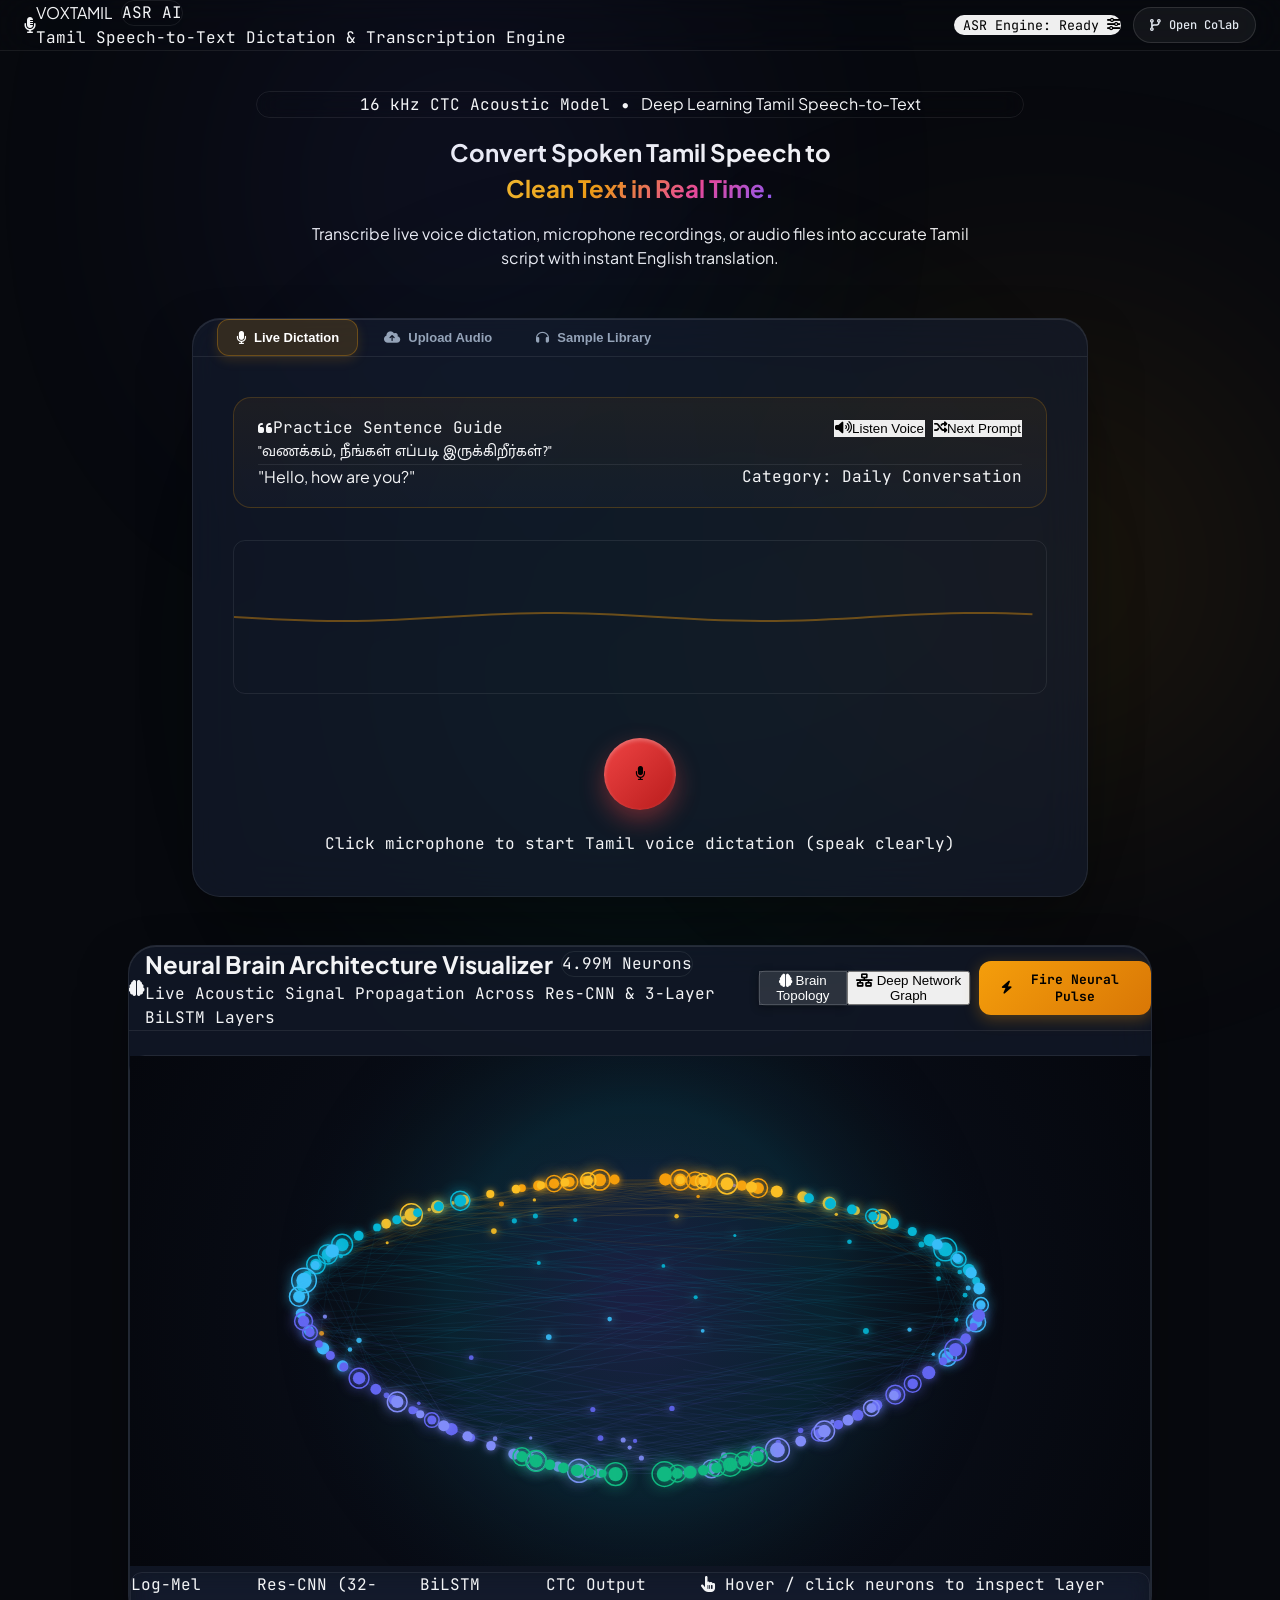
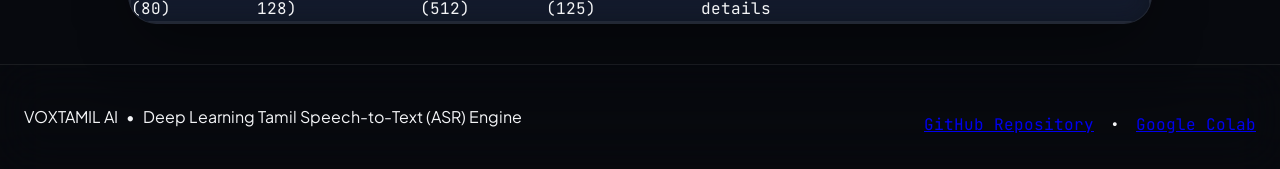
==== commit b06b8ef3: "feat(ui): add interactive neural brain and network architecture visualizer with live synaptic pulse " ====
--- a/index.html
+++ b/index.html
@@ -337,6 +337,97 @@
                 </div>
             </div>
         </section>
+
+        <!-- Neural Brain & Deep Network Architecture Visualizer Section -->
+        <section id="neural-brain-section" class="max-w-5xl mx-auto space-y-6 pt-4">
+            <div class="studio-card p-6 sm:p-8 space-y-6">
+                <!-- Section Header -->
+                <div class="flex flex-col sm:flex-row sm:items-center justify-between gap-4 border-b border-white/10 pb-5">
+                    <div class="flex items-center space-x-3.5">
+                        <div class="w-10 h-10 rounded-xl bg-gradient-to-tr from-amber-500 via-indigo-500 to-cyan-500 p-[1.5px] shadow-lg shadow-cyan-500/20">
+                            <div class="w-full h-full bg-[#0B0F19] rounded-[10px] flex items-center justify-center">
+                                <i class="fa-solid fa-brain text-cyan-400 text-lg"></i>
+                            </div>
+                        </div>
+                        <div>
+                            <div class="flex items-center space-x-2">
+                                <h2 class="text-lg sm:text-xl font-extrabold text-white tracking-tight">Neural Brain Architecture Visualizer</h2>
+                                <span class="text-[10px] px-2 py-0.5 rounded-full bg-cyan-500/10 text-cyan-300 font-mono border border-cyan-500/20 uppercase font-semibold">4.99M Neurons</span>
+                            </div>
+                            <p class="text-xs text-slate-400 font-mono">Live Acoustic Signal Propagation Across Res-CNN & 3-Layer BiLSTM Layers</p>
+                        </div>
+                    </div>
+
+                    <!-- View Mode Controls & Stimulation Action Buttons -->
+                    <div class="flex items-center flex-wrap gap-2">
+                        <div class="flex rounded-lg bg-black/40 border border-white/10 p-1 text-xs font-mono">
+                            <button id="view-mode-brain" class="px-3 py-1.5 rounded-md text-slate-300 hover:text-white transition-all active-mode-btn" onclick="setNeuralViewMode('brain')">
+                                <i class="fa-solid fa-brain mr-1.5 text-cyan-400"></i> Brain Topology
+                            </button>
+                            <button id="view-mode-layers" class="px-3 py-1.5 rounded-md text-slate-400 hover:text-white transition-all" onclick="setNeuralViewMode('layers')">
+                                <i class="fa-solid fa-network-wired mr-1.5 text-amber-400"></i> Deep Network Graph
+                            </button>
+                        </div>
+                        <button id="pulse-signal-btn" onclick="triggerNeuralPulse()" class="btn-primary !py-1.5 !px-3.5 text-xs font-mono" title="Simulate Acoustic Electrical Pulse">
+                            <i class="fa-solid fa-bolt text-amber-300"></i>
+                            <span>Fire Neural Pulse</span>
+                        </button>
+                    </div>
+                </div>
+
+                <!-- Interactive Canvas Viewport -->
+                <div class="relative rounded-2xl overflow-hidden border border-white/10 bg-[#05070D] shadow-inner">
+                    <canvas id="neural-brain-canvas" class="w-full h-[400px] sm:h-[460px] block cursor-crosshair"></canvas>
+                    
+                    <!-- Floating Live Layer Stats Overlay HUD -->
+                    <div class="absolute top-4 left-4 p-3 rounded-xl bg-black/60 backdrop-blur-md border border-white/10 text-[11px] font-mono space-y-1.5 pointer-events-none hidden sm:block">
+                        <div class="flex items-center space-x-2 text-cyan-400 font-semibold">
+                            <span class="w-2 h-2 rounded-full bg-cyan-400 animate-pulse"></span>
+                            <span>LIVE SYNAPTIC PROPAGATION</span>
+                        </div>
+                        <div class="text-slate-300">Model: <span class="text-amber-400 font-bold">2D-ResCNN + 3×BiLSTM + CTC</span></div>
+                        <div class="text-slate-400">Parameters: <span class="text-slate-200">4,997,277 (5.00M)</span></div>
+                        <div class="text-slate-400">Acoustic Bins: <span class="text-slate-200">80 Log-Mel Channels</span></div>
+                        <div class="text-slate-400">Vocabulary: <span class="text-slate-200">125 Tamil Unicode Graphemes</span></div>
+                    </div>
+
+                    <!-- Layer Legend & Color Code -->
+                    <div class="absolute bottom-3 left-3 right-3 flex items-center justify-between flex-wrap gap-2 text-[10px] font-mono bg-black/75 backdrop-blur-md p-2.5 rounded-xl border border-white/10">
+                        <div class="flex items-center space-x-4 flex-wrap gap-y-1">
+                            <span class="flex items-center space-x-1.5 text-slate-300">
+                                <span class="w-2 h-2 rounded-full bg-amber-400 shadow-[0_0_6px_#F59E0B]"></span>
+                                <span>Log-Mel (80)</span>
+                            </span>
+                            <span class="flex items-center space-x-1.5 text-slate-300">
+                                <span class="w-2 h-2 rounded-full bg-cyan-400 shadow-[0_0_6px_#06B6D4]"></span>
+                                <span>Res-CNN (32-128)</span>
+                            </span>
+                            <span class="flex items-center space-x-1.5 text-slate-300">
+                                <span class="w-2 h-2 rounded-full bg-indigo-400 shadow-[0_0_6px_#6366F1]"></span>
+                                <span>BiLSTM (512)</span>
+                            </span>
+                            <span class="flex items-center space-x-1.5 text-slate-300">
+                                <span class="w-2 h-2 rounded-full bg-emerald-400 shadow-[0_0_6px_#10B981]"></span>
+                                <span>CTC Output (125)</span>
+                            </span>
+                        </div>
+                        <div class="text-slate-400 italic">
+                            <i class="fa-solid fa-hand-pointer mr-1"></i> Hover / click neurons to inspect layer details
+                        </div>
+                    </div>
+
+                    <!-- Interactive Tooltip Overlay -->
+                    <div id="neural-tooltip" class="absolute hidden p-3 rounded-xl bg-[#0D1321]/95 backdrop-blur-xl border border-cyan-500/40 text-xs font-mono shadow-2xl pointer-events-none transition-all duration-100 z-20 max-w-xs space-y-1">
+                        <div id="tooltip-title" class="font-bold text-cyan-300 flex items-center space-x-1.5">
+                            <i class="fa-solid fa-microchip"></i>
+                            <span>Layer Details</span>
+                        </div>
+                        <div id="tooltip-desc" class="text-slate-300 text-[11px] leading-snug"></div>
+                        <div id="tooltip-stats" class="text-slate-400 text-[10px] pt-1 border-t border-white/10 flex justify-between"></div>
+                    </div>
+                </div>
+            </div>
+        </section>
     </main>
 
     <!-- Footer -->
@@ -384,6 +475,7 @@
         </div>
     </div>
 
+    <script src="./static/js/neural_brain.js"></script>
     <script src="./static/js/app.js"></script>
 </body>
 </html>
--- a/static/css/styles.css
+++ b/static/css/styles.css
@@ -520,3 +520,21 @@
 .animate-fade-in {
     animation: fadeIn 0.4s cubic-bezier(0.16, 1, 0.3, 1) forwards;
 }
+
+/* --------------------------------------------------------------------------
+   Neural Brain & Network Visualizer Styles
+   -------------------------------------------------------------------------- */
+.active-mode-btn {
+    background: rgba(255, 255, 255, 0.12);
+    color: #FFFFFF !important;
+    box-shadow: 0 2px 8px rgba(0, 0, 0, 0.4);
+    border: 1px solid rgba(255, 255, 255, 0.15);
+}
+
+#neural-brain-canvas {
+    background: radial-gradient(circle at 50% 50%, #0D1321 0%, #05070D 100%);
+}
+
+#neural-tooltip {
+    box-shadow: 0 10px 30px -5px rgba(6, 182, 212, 0.3);
+}
